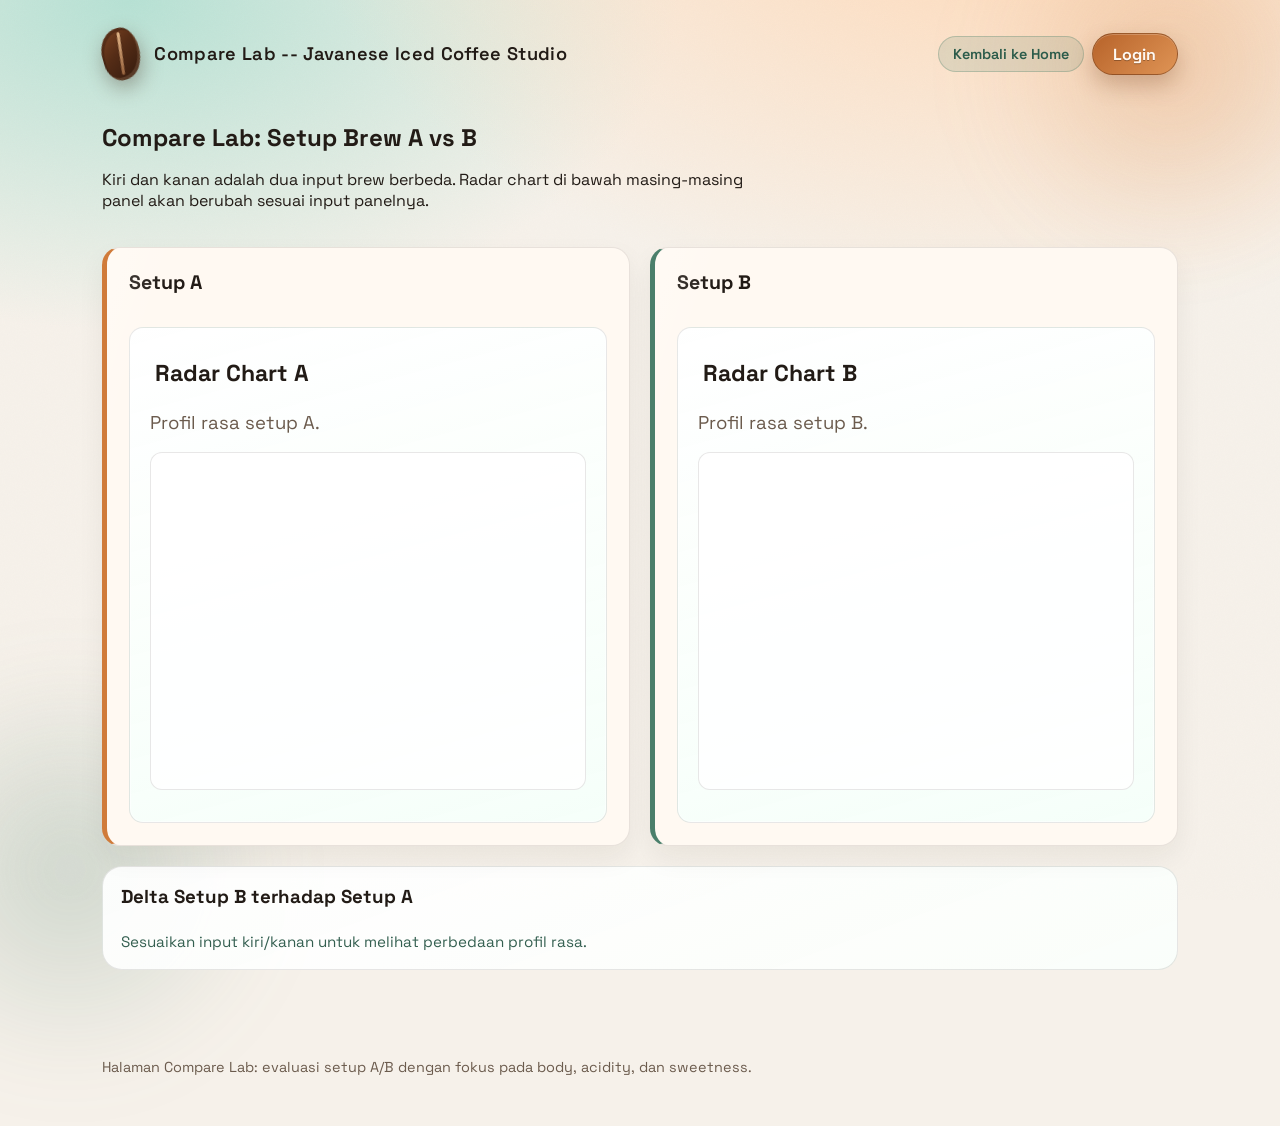
==== compare.html @ 3575d059 "Add files via upload" ====
<!DOCTYPE html>
<html lang="id">
<head>
  <meta charset="UTF-8" />
  <meta name="viewport" content="width=device-width, initial-scale=1" />
  <title>Compare Lab - Javanese Iced Coffee Studio</title>
  <link rel="icon" type="image/svg+xml" href="favicon.svg" />
  <link rel="shortcut icon" href="favicon.svg" />
  <link rel="preconnect" href="https://fonts.googleapis.com" />
  <link rel="preconnect" href="https://fonts.gstatic.com" crossorigin />
  <link href="https://fonts.googleapis.com/css2?family=Fraunces:opsz,wght@9..144,600;9..144,800&family=Space+Grotesk:wght@400;500;600&display=swap" rel="stylesheet" />
  <link rel="stylesheet" href="style/styles.css" />
  <link rel="stylesheet" href="style/compare-page.css" />
</head>
<body class="compare-page">
  <canvas class="spill-canvas" id="spillCanvas" aria-hidden="true"></canvas>
  <div class="noise" aria-hidden="true"></div>
  <header>
    <div class="logo">
      <div class="logo-mark" aria-hidden="true"></div>
      <div class="logo-title">Compare Lab -- Javanese Iced Coffee Studio</div>
    </div>
    <div class="header-actions">
      <a class="pill pill-link" href="index.html">Kembali ke Home</a>
      <a class="pill pill-link" id="homeLink" href="home.html" hidden>Home Akun</a>
      <a class="pill pill-link" id="dashboardLink" href="dashboard.html" hidden>Dashboard Resep</a>
      <button class="pill pill-link auth-btn" id="authTrigger" type="button">Login</button>
      <button class="pill pill-link auth-btn" id="logoutBtn" type="button" hidden>Logout</button>
    </div>
  </header>

  <section class="hero compare-lab-hero">
    <div class="compare-lab-shell">
      <div class="compare-lab-head">
        <h1>Compare Lab: Setup Brew A vs B</h1>
        <p>Kiri dan kanan adalah dua input brew berbeda. Radar chart di bawah masing-masing panel akan berubah sesuai input panelnya.</p>
      </div>

      <div class="compare-lab-grid">
        <article class="card compare-brew-card" data-side="A">
          <div class="compare-brew-head">
            <h2>Setup A</h2>
          </div>
          <div class="compare-brew-fields" id="brewFieldsA"></div>

          <section class="flavor-visual compare-flavor-visual" aria-live="polite">
            <div class="flavor-visual-head">
              <h3>Radar Chart A</h3>
              <p>Profil rasa setup A.</p>
            </div>
            <div class="flavor-visual-grid">
              <article class="flavor-chart-card">
                <canvas id="flavorRadarCanvasA" width="420" height="320" aria-label="Flavor radar chart setup A"></canvas>
              </article>
            </div>
            <div class="flavor-metric-grid" id="flavorMetricGridA"></div>
          </section>
        </article>

        <article class="card compare-brew-card" data-side="B">
          <div class="compare-brew-head">
            <h2>Setup B</h2>
          </div>
          <div class="compare-brew-fields" id="brewFieldsB"></div>

          <section class="flavor-visual compare-flavor-visual" aria-live="polite">
            <div class="flavor-visual-head">
              <h3>Radar Chart B</h3>
              <p>Profil rasa setup B.</p>
            </div>
            <div class="flavor-visual-grid">
              <article class="flavor-chart-card">
                <canvas id="flavorRadarCanvasB" width="420" height="320" aria-label="Flavor radar chart setup B"></canvas>
              </article>
            </div>
            <div class="flavor-metric-grid" id="flavorMetricGridB"></div>
          </section>
        </article>
      </div>

      <section class="compare-summary-card" aria-live="polite">
        <h3>Delta Setup B terhadap Setup A</h3>
        <div class="compare-summary-grid" id="compareSummaryGrid"></div>
        <p class="compare-summary-note" id="compareSummaryNote">Sesuaikan input kiri/kanan untuk melihat perbedaan profil rasa.</p>
      </section>
    </div>
  </section>

  <footer>
    Halaman Compare Lab: evaluasi setup A/B dengan fokus pada body, acidity, dan sweetness.
  </footer>

  <div class="auth-modal" id="authModal" hidden>
    <div class="auth-modal-card" role="dialog" aria-modal="true" aria-labelledby="authModalTitle">
      <div class="auth-modal-head">
        <h3 id="authModalTitle">Login Akun</h3>
        <button class="auth-modal-close" id="closeAuthModal" type="button" aria-label="Tutup popup">x</button>
      </div>

      <p class="auth-modal-subtitle" id="authModalSubtitle">Masuk atau buat akun untuk menyimpan resep personal kamu.</p>

      <div class="auth-view-switch" role="tablist" aria-label="Pilih form autentikasi">
        <button class="auth-switch-btn is-active" id="showLoginView" type="button" aria-pressed="true">Login</button>
        <button class="auth-switch-btn" id="showRegisterView" type="button" aria-pressed="false">Registrasi</button>
      </div>

      <form class="auth-view" id="loginView" novalidate>
        <div class="auth-form-grid">
          <div>
            <label for="authLoginEmail">Username / Email</label>
            <input id="authLoginEmail" type="text" placeholder="username atau email" autocomplete="username" />
          </div>
          <div>
            <label for="authLoginPassword">Password</label>
            <input id="authLoginPassword" type="password" placeholder="Masukkan password" autocomplete="current-password" />
          </div>
        </div>

        <button class="btn auth-submit" id="loginSubmit" type="submit">Login</button>
        <p class="auth-view-hint">Belum punya akun?
          <button class="auth-inline-link" id="switchToRegisterInline" type="button">Registrasi di sini</button>
        </p>
      </form>

      <form class="auth-view is-hidden" id="registerView" novalidate>
        <div class="auth-form-grid">
          <div>
            <label for="authRegisterUsername">Username</label>
            <input id="authRegisterUsername" type="text" placeholder="Masukkan username" autocomplete="username" />
          </div>
          <div>
            <label for="authRegisterEmail">Email</label>
            <input id="authRegisterEmail" type="email" placeholder="nama@email.com" autocomplete="email" />
          </div>
          <div>
            <label for="authRegisterPassword">Password</label>
            <input id="authRegisterPassword" type="password" placeholder="Minimal 6 karakter" autocomplete="new-password" />
          </div>
        </div>

        <button class="btn auth-submit" id="registerSubmit" type="submit">Registrasi</button>
        <p class="auth-view-hint">Sudah punya akun?
          <button class="auth-inline-link" id="switchToLoginInline" type="button">Kembali ke login</button>
        </p>
      </form>

      <p class="auth-message" id="authMessage" data-tone="info">Masukkan username/email dan password untuk mulai.</p>
    </div>
  </div>

  <script type="module" src="script/pages/compare-page.js"></script>
</body>
</html>
---- style/styles.css ----
:root {
  --bg: #f6f1ea;
  --ink: #221b16;
  --muted: #6b5b4d;
  --accent: #d07b3a;
  --accent-2: #4a7f6b;
  --card: #fff9f2;
  --shadow: 0 20px 60px rgba(34, 27, 22, 0.18);
  --radius: 18px;
  --ease-out: cubic-bezier(0.22, 1, 0.36, 1);
  --ease-bounce: cubic-bezier(0.16, 1, 0.3, 1);
}

* { box-sizing: border-box; }

[hidden] {
  display: none !important;
}

body {
  margin: 0;
  font-family: "Space Grotesk", system-ui, -apple-system, sans-serif;
  color: var(--ink);
  background: radial-gradient(1200px 700px at 80% -10%, #ffd9b7 0%, transparent 60%),
    radial-gradient(1000px 600px at 10% 0%, #b7e1d4 0%, transparent 55%),
    var(--bg);
  min-height: 100vh;
  position: relative;
  overflow-x: hidden;
}

body::before,
body::after {
  content: "";
  position: fixed;
  pointer-events: none;
  z-index: -1;
  filter: blur(40px);
}

body::before {
  width: 380px;
  height: 380px;
  top: -120px;
  right: -80px;
  background: radial-gradient(circle, rgba(208, 123, 58, 0.26) 0%, rgba(208, 123, 58, 0) 70%);
  animation: drift-one 14s ease-in-out infinite;
}

body::after {
  width: 420px;
  height: 420px;
  left: -140px;
  bottom: -180px;
  background: radial-gradient(circle, rgba(74, 127, 107, 0.24) 0%, rgba(74, 127, 107, 0) 70%);
  animation: drift-two 16s ease-in-out infinite;
}

.noise {
  position: fixed;
  inset: 0;
  pointer-events: none;
  opacity: 0.06;
  mix-blend-mode: multiply;
  background-image: url("data:image/svg+xml;utf8,<svg xmlns='http://www.w3.org/2000/svg' width='160' height='160' viewBox='0 0 160 160'><filter id='n'><feTurbulence type='fractalNoise' baseFrequency='0.9' numOctaves='2' stitchTiles='stitch'/></filter><rect width='160' height='160' filter='url(%23n)' opacity='0.4'/></svg>");
  z-index: 1;
}

.spill-canvas {
  position: fixed;
  inset: 0;
  width: 100%;
  height: 100%;
  pointer-events: none;
  z-index: 0;
  opacity: 0.72;
  mix-blend-mode: multiply;
  filter: saturate(1.1) contrast(1.05);
}

header {
  display: flex;
  align-items: center;
  justify-content: space-between;
  padding: 28px 8vw 10px;
  animation: fade-up 0.75s var(--ease-out) both;
}

.logo {
  display: flex;
  align-items: center;
  gap: 14px;
  font-weight: 600;
  letter-spacing: 0.02em;
}

.logo-title {
  font-size: clamp(0.38rem, 1vw + 0.34rem, 2rem);
  line-height: 1.22;
}

.logo-mark {
  width: 38px;
  height: 52px;
  flex: 0 0 38px;
  position: relative;
  transform: rotate(-16deg);
  filter: drop-shadow(0 8px 10px rgba(56, 30, 14, 0.34));
  animation: logo-glow 3.2s ease-in-out infinite;
}

.logo-mark::before {
  content: "";
  position: absolute;
  inset: 0;
  border-radius: 58% 42% 55% 45% / 52% 48% 58% 42%;
  background: linear-gradient(145deg, #7f4422 0%, #542c16 45%, #31190d 100%);
  box-shadow: inset -2px -3px 0 rgba(255, 213, 170, 0.15), inset 2px 3px 0 rgba(20, 10, 4, 0.26);
}

.logo-mark::after {
  content: "";
  position: absolute;
  left: 50%;
  top: 8%;
  width: 3px;
  height: 82%;
  border-radius: 999px;
  transform: translateX(-50%) rotate(8deg);
  background: linear-gradient(180deg, rgba(240, 197, 149, 0.9) 0%, rgba(175, 117, 74, 0.78) 100%);
  box-shadow: 0 0 0 1px rgba(58, 31, 16, 0.2);
}

.hero {
  display: grid;
  grid-template-columns: minmax(0, 1.05fr) minmax(0, 0.95fr);
  grid-template-areas:
    "intro intro"
    "card aside";
  gap: 32px;
  padding: 12px 8vw 60px;
  align-items: start;
}

.hero-intro {
  grid-area: intro;
  max-width: 64ch;
  animation: fade-up 0.85s 0.08s var(--ease-out) both;
}

.hero-card {
  grid-area: card;
}

.hero-intro h1 {
  font-family: "Fraunces", serif;
  font-size: clamp(2.4rem, 2.6vw + 1.4rem, 4rem);
  margin: 0 0 12px;
}

.hero-intro p {
  margin: 0 0 22px;
  color: var(--muted);
  font-size: 1.05rem;
  max-width: 45ch;
}

.pill {
  display: inline-flex;
  gap: 10px;
  align-items: center;
  background: #fff2e5;
  color: #8f4a21;
  padding: 8px 14px;
  border-radius: 999px;
  font-size: 0.9rem;
  font-weight: 600;
  animation: fade-up 0.9s 0.14s var(--ease-out) both;
}

.header-actions {
  display: inline-flex;
  align-items: center;
  gap: 10px;
  flex-wrap: wrap;
  justify-content: flex-end;
}

.pill-link {
  text-decoration: none;
  border: 1px solid rgba(34, 27, 22, 0.2);
  transition: transform 0.2s ease, box-shadow 0.2s ease, background-color 0.2s ease;
}

.auth-btn {
  font: inherit;
  cursor: pointer;
  font-weight: 700;
  letter-spacing: 0.01em;
  min-height: 42px;
  padding: 8px 20px;
  border-radius: 999px;
}

.mobile-header-toggle {
  display: none;
  min-width: 48px;
  justify-content: center;
  align-items: center;
  padding: 8px 12px;
}

.mobile-header-toggle-bar {
  position: relative;
  display: block;
  width: 18px;
  height: 2px;
  border-radius: 999px;
  background: currentColor;
}

.mobile-header-toggle-bar::before,
.mobile-header-toggle-bar::after {
  content: "";
  position: absolute;
  left: 0;
  width: 18px;
  height: 2px;
  border-radius: 999px;
  background: currentColor;
}

.mobile-header-toggle-bar::before {
  top: -6px;
}

.mobile-header-toggle-bar::after {
  top: 6px;
}

#authTrigger.auth-btn {
  color: #fff8f1;
  background: linear-gradient(135deg, #b7632a 0%, #df9455 100%);
  border-color: rgba(118, 62, 26, 0.58);
  text-shadow: 0 1px 0 rgba(35, 20, 10, 0.32);
  box-shadow: 0 10px 22px rgba(118, 62, 26, 0.3), inset 0 1px 0 rgba(255, 255, 255, 0.2);
}

#authTrigger.auth-btn:hover {
  filter: brightness(1.05);
}

#logoutBtn.auth-btn {
  color: #1f4f3e;
  background: linear-gradient(135deg, #e1f1e9 0%, #c5e3d4 100%);
  border-color: rgba(74, 127, 107, 0.44);
  box-shadow: 0 10px 20px rgba(74, 127, 107, 0.2), inset 0 1px 0 rgba(255, 255, 255, 0.5);
}

#logoutBtn.auth-btn:hover {
  filter: brightness(1.03);
}

.auth-btn:focus-visible {
  outline: 3px solid rgba(74, 127, 107, 0.28);
  outline-offset: 2px;
}

.pill-link:hover {
  transform: translateY(-1px);
  box-shadow: 0 8px 16px rgba(34, 27, 22, 0.12);
}

.card {
  background: var(--card);
  border-radius: var(--radius);
  padding: 28px;
  box-shadow: var(--shadow);
  border: 1px solid rgba(34, 27, 22, 0.08);
  position: relative;
  overflow: hidden;
  transition: transform 0.35s var(--ease-out), box-shadow 0.35s var(--ease-out);
}

.card::before {
  content: "";
  position: absolute;
  top: 0;
  left: -35%;
  width: 30%;
  height: 100%;
  background: linear-gradient(90deg, rgba(255, 255, 255, 0), rgba(255, 255, 255, 0.24), rgba(255, 255, 255, 0));
  transform: skewX(-18deg);
  pointer-events: none;
  animation: card-sheen 8s linear infinite;
}

.card:hover {
  transform: translateY(-4px);
  box-shadow: 0 24px 64px rgba(34, 27, 22, 0.22);
}

.grid {
  display: grid;
  gap: 16px;
}

.grid.two {
  grid-template-columns: repeat(auto-fit, minmax(200px, 1fr));
}

.base-grid {
  margin-bottom: 12px;
}

.setup-hint {
  margin: 8px 0 0;
  padding: 12px 14px;
  border-radius: 12px;
  border: 1px dashed rgba(34, 27, 22, 0.2);
  color: var(--muted);
  background: rgba(255, 255, 255, 0.62);
  font-size: 0.95rem;
}

.setup-hint.is-hidden {
  display: none;
}

.advanced-options {
  margin-top: 12px;
  animation: fade-up 0.45s var(--ease-out) both;
}

.advanced-options.is-hidden {
  display: none;
}

.advanced-grid {
  margin-bottom: 8px;
}

.action-row {
  margin-top: 18px;
  display: flex;
  gap: 12px;
  flex-wrap: wrap;
  align-items: center;
}

.cup-fill-indicator {
  display: inline-flex;
  align-items: center;
  gap: 10px;
  min-height: 52px;
  padding: 8px 12px;
  border-radius: 14px;
  border: 1px solid rgba(34, 27, 22, 0.14);
  background: rgba(255, 255, 255, 0.78);
}

.cup-fill-visual {
  width: 34px;
  height: 40px;
  border-radius: 0 0 11px 11px;
  border: 2px solid rgba(34, 27, 22, 0.46);
  border-top-width: 3px;
  position: relative;
  overflow: hidden;
  background: rgba(255, 255, 255, 0.82);
}

.cup-fill-visual::after {
  content: "";
  position: absolute;
  right: -9px;
  top: 9px;
  width: 8px;
  height: 15px;
  border: 2px solid rgba(34, 27, 22, 0.38);
  border-left: none;
  border-radius: 0 8px 8px 0;
}

.cup-fill-liquid {
  position: absolute;
  inset: auto 0 0;
  height: 8%;
  background: linear-gradient(180deg, #c27944 0%, #8f4f2f 100%);
  transform-origin: bottom;
}

.cup-fill-text {
  font-size: 0.84rem;
  font-weight: 600;
  color: #6a584a;
}

.cup-fill-indicator.is-filling .cup-fill-liquid {
  animation: cup-fill-rise 0.9s var(--ease-out) both;
}

.cup-fill-indicator.is-filling .cup-fill-visual {
  animation: cup-bounce 0.9s var(--ease-bounce);
}

.cup-fill-indicator.is-ready .cup-fill-text {
  color: #2d5a4b;
}

#toolFields > div {
  opacity: 1;
}

#toolFields.is-switching > div {
  animation: field-in 0.45s var(--ease-out) both;
  animation-delay: calc(var(--field-index, 0) * 45ms);
}

.blend-controls {
  display: none;
  padding: 14px;
  border: 1px solid rgba(34, 27, 22, 0.15);
  border-radius: 14px;
  background: linear-gradient(170deg, rgba(255, 255, 255, 0.9) 0%, rgba(255, 246, 235, 0.82) 100%);
  box-shadow: inset 0 0 0 1px rgba(255, 255, 255, 0.36);
}

.blend-controls.active {
  display: block;
}

.blend-controls-head {
  display: flex;
  align-items: center;
  justify-content: space-between;
  gap: 10px;
  margin-bottom: 10px;
}

.blend-controls-head > label {
  margin: 0;
  font-weight: 600;
  color: #5f4d40;
}

.blend-lock {
  display: inline-flex;
  align-items: center;
  padding: 4px 10px;
  border-radius: 999px;
  border: 1px solid rgba(74, 127, 107, 0.3);
  background: rgba(74, 127, 107, 0.12);
  color: #345d4f;
  font-size: 0.77rem;
  letter-spacing: 0.04em;
  text-transform: uppercase;
  font-weight: 700;
}

.custom-controls {
  display: none;
}

.custom-controls.active {
  display: block;
}

.stat.hidden {
  display: none;
}

.blend-grid {
  display: grid;
  grid-template-columns: repeat(2, minmax(0, 1fr));
  gap: 12px;
}

.blend-field {
  background: rgba(255, 255, 255, 0.84);
  border: 1px solid rgba(34, 27, 22, 0.12);
  border-radius: 14px;
  padding: 10px;
}

.blend-field label {
  margin-bottom: 6px;
  font-size: 0.78rem;
  text-transform: uppercase;
  letter-spacing: 0.06em;
  color: rgba(34, 27, 22, 0.68);
}

.blend-field input {
  text-align: center;
  font-size: 1.62rem;
  font-weight: 700;
  padding: 12px 14px;
  letter-spacing: 0.01em;
}

.blend-total-note {
  margin: 12px 0 0;
  color: #5d4e43;
  font-size: 0.84rem;
  line-height: 1.4;
  padding: 9px 11px;
  border-radius: 10px;
  border: 1px dashed rgba(34, 27, 22, 0.18);
  background: rgba(255, 255, 255, 0.66);
}

label {
  display: block;
  font-size: 0.9rem;
  margin-bottom: 6px;
  color: var(--muted);
}

select, input {
  width: 100%;
  padding: 12px 14px;
  border-radius: 12px;
  border: 1px solid rgba(34, 27, 22, 0.15);
  background: #fff;
  font-size: 1rem;
  font-family: inherit;
  transition: border-color 0.2s ease, box-shadow 0.2s ease, transform 0.2s ease, background-color 0.2s ease;
}

select:hover, input:hover {
  border-color: rgba(34, 27, 22, 0.28);
}

select:focus, input:focus {
  outline: none;
  border-color: rgba(74, 127, 107, 0.9);
  box-shadow: 0 0 0 4px rgba(74, 127, 107, 0.15);
  transform: translateY(-1px);
}

select {
  padding-right: 52px;
  appearance: none;
  -webkit-appearance: none;
  -moz-appearance: none;
  background-image: url("data:image/svg+xml,%3Csvg xmlns='http://www.w3.org/2000/svg' viewBox='0 0 20 20' fill='none'%3E%3Cpath d='M5 7l5 6 5-6' stroke='%23221b16' stroke-width='2' stroke-linecap='round' stroke-linejoin='round'/%3E%3C/svg%3E");
  background-repeat: no-repeat;
  background-position: right 18px center;
  background-size: 14px;
}

select::-ms-expand {
  display: none;
}

.btn {
  background: linear-gradient(135deg, var(--accent), #ffb66c);
  color: #24160e;
  font-weight: 600;
  border: none;
  padding: 14px 20px;
  border-radius: 14px;
  cursor: pointer;
  transition: transform 0.2s ease, box-shadow 0.2s ease, filter 0.2s ease;
  box-shadow: 0 12px 28px rgba(208, 123, 58, 0.35);
  position: relative;
  overflow: hidden;
  isolation: isolate;
}

.btn-secondary {
  background: linear-gradient(135deg, #f0f5ec, #dce8de);
  color: #203429;
  box-shadow: 0 10px 22px rgba(74, 127, 107, 0.2);
}

.save-status {
  margin: 0;
  font-size: 0.84rem;
  color: #5f4f43;
  line-height: 1.35;
}

.save-status[data-tone="success"] {
  color: #2f6552;
}

.save-status[data-tone="warning"] {
  color: #8f5f1f;
}

.save-status[data-tone="error"] {
  color: #8e2a2a;
}

.btn::before {
  content: "";
  position: absolute;
  inset: -2px 120% -2px -18%;
  background: linear-gradient(105deg, rgba(255, 255, 255, 0), rgba(255, 255, 255, 0.44), rgba(255, 255, 255, 0));
  transform: skewX(-20deg);
  transition: transform 0.65s ease;
  pointer-events: none;
}

.btn:hover {
  transform: translateY(-2px);
  filter: saturate(1.06);
}

.btn:hover::before {
  transform: translateX(-220%) skewX(-20deg);
}

.btn.btn-pulse {
  animation: button-pulse 0.4s var(--ease-bounce);
}

.recipe {
  display: grid;
  gap: 14px;
  margin-top: 16px;
  perspective: 800px;
}

.flavor-visual {
  margin-top: 16px;
  padding: 20px;
  border-radius: 14px;
  border: 1px solid rgba(34, 27, 22, 0.1);
  background: linear-gradient(165deg, rgba(255, 255, 255, 0.95) 0%, rgba(244, 255, 250, 0.88) 100%);
  box-shadow: inset 0 0 0 1px rgba(255, 255, 255, 0.5);
}

.flavor-visual.is-hidden {
  display: none;
}

.flavor-visual-head h3 {
  margin-left: 5px;
  margin-top: 10px;
  font-size: 1.44rem;
}

.flavor-visual-head p {
  margin-top: 0px;
  color: var(--muted);
  font-size: 1.16rem;
}

.flavor-visual-grid {
  margin-top: 12px;
  display: grid;
  grid-template-columns: 1fr;
  gap: 10px;
}

.flavor-chart-card {
  border-radius: 12px;
  border: 1px solid rgba(34, 27, 22, 0.1);
  background: rgba(255, 255, 255, 0.82);
  padding: 10px;
  max-width: 550px;
  width: 100%;
  margin: 0 auto;
}

.flavor-chart-card h4 {
  margin: 0 0 8px;
  font-size: 1.2rem;
}

.flavor-chart-card canvas {
  width: 100%;
  height: auto;
  display: block;
}

.flavor-metric-grid {
  margin-top: 12px;
  display: grid;
  grid-template-columns: repeat(2, minmax(0, 1fr));
  gap: 8px;
}

.flavor-metric-item {
  border-radius: 10px;
  border: 1px solid rgba(34, 27, 22, 0.1);
  background: rgba(255, 255, 255, 0.86);
  padding: 8px;
}

.flavor-metric-top {
  display: flex;
  justify-content: space-between;
  align-items: center;
  margin-bottom: 6px;
  font-size: 0.82rem;
}

.flavor-metric-top strong {
  font-size: 0.88rem;
}

.flavor-metric-track {
  height: 8px;
  border-radius: 999px;
  overflow: hidden;
  background: rgba(34, 27, 22, 0.1);
}

.flavor-metric-track span {
  display: block;
  height: 100%;
  border-radius: inherit;
  transition: width 0.22s ease;
}

.tuning-assistant {
  margin-top: 14px;
  padding: 14px;
  border-radius: 14px;
  border: 1px solid rgba(34, 27, 22, 0.1);
  background: linear-gradient(165deg, rgba(255, 255, 255, 0.96) 0%, rgba(255, 247, 235, 0.9) 100%);
  box-shadow: inset 0 0 0 1px rgba(255, 255, 255, 0.5);
}

.tuning-assistant.is-hidden {
  display: none;
}

.tuning-head h3 {
  margin: 0;
  font-size: 1.03rem;
}

.tuning-head p {
  margin: 5px 0 0;
  color: var(--muted);
  font-size: 0.86rem;
}

.tuning-controls {
  margin-top: 12px;
  display: grid;
  grid-template-columns: minmax(0, 1fr) auto;
  gap: 10px;
  align-items: end;
}

.tuning-btn {
  padding: 12px 14px;
  font-size: 0.86rem;
  white-space: nowrap;
}

.tuning-summary {
  margin-top: 11px;
  padding: 9px 10px;
  border-radius: 10px;
  border: 1px solid rgba(34, 27, 22, 0.12);
  background: rgba(255, 255, 255, 0.82);
  color: #5e4f44;
  font-size: 0.87rem;
}

.tuning-list {
  margin: 10px 0 0;
  padding-left: 18px;
  display: grid;
  gap: 7px;
}

.tuning-list li {
  color: #4f4237;
  font-size: 0.88rem;
  line-height: 1.4;
}

.brew-timer-panel {
  border-radius: 14px;
  border: 1px solid rgba(34, 27, 22, 0.12);
  background: linear-gradient(160deg, rgba(255, 255, 255, 0.96) 0%, rgba(245, 255, 251, 0.9) 100%);
  padding: 12px 13px;
  box-shadow: inset 0 0 0 1px rgba(255, 255, 255, 0.52);
}

.brew-timer-head {
  display: flex;
  justify-content: space-between;
  align-items: center;
  gap: 12px;
}

.brew-timer-head h4 {
  margin: 0;
  font-size: 0.98rem;
}

.brew-timer-head p {
  margin: 4px 0 0;
  color: var(--muted);
  font-size: 0.84rem;
}

.brew-timer-ring {
  --brew-progress: 0deg;
  width: 56px;
  height: 56px;
  border-radius: 999px;
  display: grid;
  place-items: center;
  background: conic-gradient(var(--accent-2) 0deg, var(--accent-2) var(--brew-progress), rgba(34, 27, 22, 0.12) var(--brew-progress), rgba(34, 27, 22, 0.12) 360deg);
  position: relative;
}

.brew-timer-ring::before {
  content: "";
  position: absolute;
  inset: 6px;
  border-radius: 999px;
  background: #fff;
}

.brew-timer-ring span {
  position: relative;
  z-index: 1;
  font-size: 0.76rem;
  font-weight: 700;
  color: #34584b;
}

.brew-timer-bar {
  margin-top: 10px;
  height: 8px;
  border-radius: 999px;
  overflow: hidden;
  background: rgba(34, 27, 22, 0.1);
}

.brew-timer-bar span {
  display: block;
  width: 0;
  height: 100%;
  border-radius: inherit;
  background: linear-gradient(90deg, #d07b3a 0%, #4a7f6b 100%);
  transition: width 0.25s ease;
}

.brew-stage-toast {
  opacity: 0;
  transform: translateY(5px);
  pointer-events: none;
  justify-self: start;
  margin-top: -2px;
  padding: 6px 10px;
  border-radius: 999px;
  border: 1px solid rgba(74, 127, 107, 0.32);
  background: rgba(74, 127, 107, 0.13);
  color: #2c5b4b;
  font-size: 0.76rem;
  font-weight: 700;
  letter-spacing: 0.01em;
  transition: opacity 0.22s ease, transform 0.22s ease;
}

.brew-stage-toast.is-visible {
  opacity: 1;
  transform: translateY(0);
}

.step {
  background: #fff;
  border-radius: 14px;
  padding: 14px 16px;
  border: 1px solid rgba(34, 27, 22, 0.08);
  position: relative;
  overflow: hidden;
  opacity: 0;
  transform: translateY(14px) scale(0.985);
  animation: step-in 0.55s var(--ease-bounce) both;
  animation-delay: calc(var(--step-index, 0) * 80ms);
  transition: transform 0.22s ease, border-color 0.22s ease, box-shadow 0.22s ease;
}

.step-head {
  display: flex;
  justify-content: space-between;
  align-items: flex-start;
  gap: 10px;
}

.step-head h4 {
  margin: 0;
}

.step-timer-controls {
  display: inline-flex;
  align-items: center;
  gap: 6px;
  margin-left: auto;
}

.step-duration,
.step-timer-display,
.step-timer-passive {
  display: inline-flex;
  align-items: center;
  justify-content: center;
  min-width: 58px;
  padding: 4px 8px;
  border-radius: 999px;
  font-size: 0.73rem;
  font-weight: 700;
  letter-spacing: 0.01em;
}

.step-duration {
  color: #5d4d40;
  background: rgba(34, 27, 22, 0.08);
}

.step-timer-display {
  color: #2f5f4f;
  background: rgba(74, 127, 107, 0.14);
}

.step-timer-passive {
  color: #6d5d50;
  background: rgba(34, 27, 22, 0.08);
}

.step-start-btn {
  border: 1px solid rgba(74, 127, 107, 0.32);
  background: rgba(74, 127, 107, 0.13);
  color: #2d5548;
  border-radius: 999px;
  padding: 4px 10px;
  font: inherit;
  font-size: 0.75rem;
  font-weight: 700;
  cursor: pointer;
  transition: transform 0.18s ease, background-color 0.18s ease;
}

.step-start-btn:hover {
  transform: translateY(-1px);
  background: rgba(74, 127, 107, 0.2);
}

.step-start-btn[data-state="running"] {
  border-color: rgba(208, 123, 58, 0.4);
  background: rgba(208, 123, 58, 0.18);
  color: #7c461f;
}

.step-start-btn[data-state="done"] {
  border-color: rgba(34, 27, 22, 0.24);
  background: rgba(34, 27, 22, 0.09);
  color: #4f4238;
}

.step.is-active {
  border-color: rgba(74, 127, 107, 0.38);
  box-shadow: 0 12px 24px rgba(74, 127, 107, 0.16);
}

.step.is-complete {
  border-color: rgba(74, 127, 107, 0.24);
  background: linear-gradient(165deg, rgba(255, 255, 255, 0.98) 0%, rgba(241, 255, 249, 0.94) 100%);
}

.step.is-next {
  border-color: rgba(208, 123, 58, 0.25);
}

.step::before {
  content: "";
  position: absolute;
  left: 0;
  top: 0;
  bottom: 0;
  width: 4px;
  background: linear-gradient(180deg, var(--accent), var(--accent-2));
  transform: scaleY(0);
  transform-origin: top;
  animation: line-grow 0.42s var(--ease-out) both;
  animation-delay: calc(var(--step-index, 0) * 80ms + 120ms);
}

.step:hover {
  transform: translateY(-2px);
  border-color: rgba(34, 27, 22, 0.16);
  box-shadow: 0 10px 20px rgba(34, 27, 22, 0.08);
}

.step h4 {
  margin: 0;
  font-size: 1rem;
}

.step p {
  margin: 8px 0 0;
  color: var(--muted);
  font-size: 0.95rem;
}

.aside {
  grid-area: aside;
  background: linear-gradient(160deg, #fff1e3 0%, #f3fff9 100%);
  border-radius: var(--radius);
  padding: 26px;
  border: 1px solid rgba(34, 27, 22, 0.08);
  box-shadow: var(--shadow);
  align-self: start;
  animation: fade-up 0.85s 0.2s var(--ease-out) both, aside-float 7s ease-in-out 1s infinite;
}

.aside-title {
  margin: 0;
  font-family: "Fraunces", serif;
}

.aside-tip {
  margin-top: 18px;
  color: var(--muted);
}

.aside p {
  margin-top: 28px;
}

.stat {
  display: flex;
  align-items: center;
  justify-content: space-between;
  padding: 10px 0;
  border-bottom: 1px dashed rgba(34, 27, 22, 0.2);
  font-size: 0.95rem;
  transition: border-color 0.25s ease, transform 0.25s ease;
}

.stat.updated {
  border-bottom-color: rgba(208, 123, 58, 0.45);
}

.stat.updated .tag {
  animation: tag-pop 0.45s var(--ease-bounce);
}

.stat:last-child { border-bottom: none; }

.tag {
  background: #fff;
  border-radius: 999px;
  padding: 4px 10px;
  font-weight: 600;
}

body.modal-open {
  overflow: hidden;
}

.auth-modal {
  position: fixed;
  inset: 0;
  z-index: 60;
  display: grid;
  place-items: center;
  background: radial-gradient(circle at 12% 12%, rgba(255, 232, 201, 0.18) 0%, rgba(255, 232, 201, 0) 42%),
    radial-gradient(circle at 88% 88%, rgba(74, 127, 107, 0.16) 0%, rgba(74, 127, 107, 0) 48%),
    rgba(19, 14, 11, 0.52);
  backdrop-filter: blur(4px);
  padding: clamp(16px, 4vw, 28px);
}

.auth-modal[hidden] {
  display: none !important;
}

.auth-modal-card {
  width: min(500px, 100%);
  border-radius: 24px;
  background: linear-gradient(160deg, rgba(255, 255, 255, 0.98) 0%, rgba(255, 251, 245, 0.96) 100%);
  border: 1px solid rgba(34, 27, 22, 0.14);
  box-shadow: 0 30px 70px rgba(20, 14, 10, 0.34);
  padding: clamp(16px, 2.2vw, 24px);
  position: relative;
  overflow: hidden;
  animation: auth-modal-pop 0.24s var(--ease-bounce) both;
}

.auth-modal-card::before {
  content: "";
  position: absolute;
  inset: 0 auto auto 0;
  width: 100%;
  height: 5px;
  background: linear-gradient(90deg, #d07b3a 0%, #f0b06c 50%, #4a7f6b 100%);
}

.auth-modal-head {
  display: flex;
  align-items: center;
  justify-content: space-between;
  gap: 10px;
}

.auth-modal-head h3 {
  margin: 0;
  font-family: "Fraunces", serif;
  font-size: clamp(1.5rem, 1.7vw + 0.95rem, 2.05rem);
  letter-spacing: 0.01em;
}

.auth-modal-close {
  border: 1px solid rgba(34, 27, 22, 0.14);
  background: rgba(255, 255, 255, 0.9);
  border-radius: 999px;
  width: 42px;
  height: 42px;
  font: inherit;
  font-size: 1.2rem;
  line-height: 1;
  cursor: pointer;
  transition: transform 0.2s ease, background-color 0.2s ease;
}

.auth-modal-close:hover {
  transform: translateY(-1px);
  background: #fff;
}

.auth-modal-subtitle {
  margin: 10px 0 16px;
  color: var(--muted);
  font-size: 1.02rem;
  line-height: 1.45;
}

.auth-view-switch {
  display: flex;
  gap: 10px;
  margin-bottom: 14px;
  padding: 6px;
  border-radius: 16px;
  background: rgba(34, 27, 22, 0.06);
  border: 1px solid rgba(34, 27, 22, 0.08);
}

.auth-switch-btn {
  flex: 1;
  min-height: 42px;
  border: 1px solid transparent;
  border-radius: 12px;
  background: transparent;
  color: #5f4f43;
  font: inherit;
  font-weight: 700;
  cursor: pointer;
  transition: background-color 0.2s ease, color 0.2s ease, transform 0.2s ease;
}

.auth-switch-btn.is-active {
  background: linear-gradient(135deg, #e98a43 0%, #f1a861 100%);
  color: #2d1a0d;
  box-shadow: 0 10px 20px rgba(183, 95, 35, 0.2);
}

.auth-view {
  display: grid;
  gap: 12px;
}

.auth-view.is-hidden {
  display: none;
}

.auth-form-grid {
  display: grid;
  gap: 12px;
}

.auth-form-grid label {
  font-size: 0.85rem;
  font-weight: 700;
  letter-spacing: 0.03em;
  text-transform: uppercase;
  color: #6a584a;
}

.auth-form-grid input {
  border-radius: 14px;
  border: 1px solid rgba(34, 27, 22, 0.16);
  background: linear-gradient(180deg, rgba(255, 255, 255, 0.98) 0%, rgba(251, 247, 242, 0.96) 100%);
  box-shadow: inset 0 1px 1px rgba(255, 255, 255, 0.7);
}

.auth-form-grid input::placeholder {
  color: #8f8173;
}

.auth-submit {
  width: 100%;
  margin-top: 12px;
  min-height: 54px;
  border-radius: 16px;
  font-size: 1.03rem;
}

.auth-submit.btn-secondary {
  background: linear-gradient(135deg, #ebf2ea 0%, #d6e6dc 100%);
  color: #1f3d32;
  box-shadow: 0 10px 22px rgba(74, 127, 107, 0.18);
}

.auth-message {
  margin: 12px 0 0;
  font-size: 0.9rem;
  color: #5f4f43;
  border-radius: 12px;
  border: 1px solid rgba(34, 27, 22, 0.12);
  background: rgba(255, 255, 255, 0.72);
  padding: 9px 11px;
}

.auth-message[data-tone="success"] {
  color: #2d5f4f;
  border-color: rgba(45, 95, 79, 0.3);
  background: rgba(214, 242, 229, 0.58);
}

.auth-message[data-tone="warning"] {
  color: #8d5a22;
  border-color: rgba(141, 90, 34, 0.28);
  background: rgba(255, 237, 205, 0.68);
}

.auth-message[data-tone="error"] {
  color: #8e2a2a;
  border-color: rgba(142, 42, 42, 0.28);
  background: rgba(255, 220, 220, 0.56);
}

.auth-view-hint {
  margin: 0;
  color: #5f4f43;
  font-size: 0.88rem;
  line-height: 1.4;
}

.auth-inline-link {
  border: none;
  background: transparent;
  color: #2f6552;
  font: inherit;
  font-weight: 700;
  padding: 0;
  cursor: pointer;
  text-decoration: underline;
  text-underline-offset: 2px;
}

footer {
  padding: 28px 8vw 50px;
  color: var(--muted);
  font-size: 0.9rem;
  animation: fade-up 0.85s 0.28s var(--ease-out) both;
}

header,
.hero,
footer {
  position: relative;
  z-index: 2;
}

@keyframes drift-one {
  0%, 100% { transform: translate3d(0, 0, 0) scale(1); }
  50% { transform: translate3d(-26px, 30px, 0) scale(1.08); }
}

@keyframes drift-two {
  0%, 100% { transform: translate3d(0, 0, 0) scale(1); }
  50% { transform: translate3d(26px, -22px, 0) scale(1.06); }
}

@keyframes fade-up {
  from {
    opacity: 0;
    transform: translateY(18px);
  }
  to {
    opacity: 1;
    transform: translateY(0);
  }
}

@keyframes logo-glow {
  0%, 100% { transform: rotate(-16deg) scale(1); filter: drop-shadow(0 8px 10px rgba(56, 30, 14, 0.34)) saturate(1); }
  50% { transform: rotate(-16deg) scale(1.06); filter: drop-shadow(0 12px 16px rgba(56, 30, 14, 0.42)) saturate(1.12); }
}

@keyframes card-sheen {
  0% { transform: translateX(0) skewX(-18deg); opacity: 0; }
  8% { opacity: 1; }
  24% { transform: translateX(430%) skewX(-18deg); opacity: 0; }
  100% { transform: translateX(430%) skewX(-18deg); opacity: 0; }
}

@keyframes field-in {
  from {
    opacity: 0;
    transform: translateY(10px);
  }
  to {
    opacity: 1;
    transform: translateY(0);
  }
}

@keyframes step-in {
  from {
    opacity: 0;
    transform: translateY(14px) scale(0.985);
  }
  to {
    opacity: 1;
    transform: translateY(0) scale(1);
  }
}

@keyframes line-grow {
  from { transform: scaleY(0); }
  to { transform: scaleY(1); }
}

@keyframes aside-float {
  0%, 100% { transform: translateY(0); }
  50% { transform: translateY(-6px); }
}

@keyframes button-pulse {
  0% { transform: scale(1); }
  45% { transform: scale(0.97); }
  100% { transform: scale(1); }
}

@keyframes tag-pop {
  0% { transform: scale(1); }
  40% { transform: scale(1.1); }
  100% { transform: scale(1); }
}

@keyframes cup-fill-rise {
  0% { height: 8%; }
  55% { height: 78%; }
  100% { height: 72%; }
}

@keyframes cup-bounce {
  0% { transform: translateY(0); }
  35% { transform: translateY(-2px); }
  100% { transform: translateY(0); }
}

@keyframes auth-modal-pop {
  from {
    opacity: 0;
    transform: translateY(8px) scale(0.98);
  }
  to {
    opacity: 1;
    transform: translateY(0) scale(1);
  }
}

@media (prefers-reduced-motion: reduce) {
  *, *::before, *::after {
    animation-duration: 0.01ms !important;
    animation-iteration-count: 1 !important;
    transition-duration: 0.01ms !important;
  }

  .spill-canvas {
    opacity: 0.24;
    filter: none;
  }
}

@media (max-width: 900px) {
  .hero {
    grid-template-columns: 1fr;
    grid-template-areas:
      "intro"
      "card"
      "aside";
  }

  header {
    flex-direction: column;
    align-items: flex-start;
    gap: 10px;
    padding-top: 20px;
    padding-bottom: 8px;
  }

  .logo {
    width: auto;
    justify-content: flex-start;
    text-align: left;
    gap: 10px;
  }

  .logo-title {
    max-width: 32ch;
    font-size: clamp(0.9rem, 1.1vw + 0.72rem, 1.34rem);
    line-height: 1.25;
  }

  .header-actions {
    width: 100%;
    justify-content: flex-start;
    flex-wrap: wrap;
    gap: 8px;
    padding: 2px 0 6px;
  }

  .header-actions .pill-link,
  .header-actions .auth-btn {
    flex: 0 0 auto;
    white-space: nowrap;
    min-height: 40px;
    padding: 8px 14px;
  }

  .header-actions.has-mobile-menu .mobile-header-toggle {
    display: inline-flex;
    grid-column: 1;
    justify-self: start;
  }

  .header-actions.has-mobile-menu {
    display: grid;
    grid-template-columns: auto 1fr auto;
    align-items: center;
    width: min(100%, 560px);
    column-gap: 10px;
    row-gap: 8px;
    padding: 4px;
    border-radius: 16px;
    background: rgba(255, 255, 255, 0.28);
    border: 1px solid rgba(34, 27, 22, 0.12);
    backdrop-filter: blur(4px);
  }

  .header-actions.has-mobile-menu > :not(.mobile-header-toggle):not(#authTrigger):not(#logoutBtn) {
    display: none;
  }

  .header-actions.has-mobile-menu #authTrigger,
  .header-actions.has-mobile-menu #logoutBtn {
    grid-column: 3;
    justify-self: end;
    margin-left: 0;
  }

  .header-actions.has-mobile-menu.is-mobile-open > :not(#authTrigger):not(#logoutBtn):not(.mobile-header-toggle) {
    display: inline-flex;
    grid-column: 1 / -1;
    justify-self: stretch;
    justify-content: flex-start;
    min-height: 40px;
    padding: 8px 12px;
    border-radius: 12px;
    border-color: rgba(34, 27, 22, 0.14);
    background: rgba(255, 255, 255, 0.9);
  }
}

@media (max-width: 620px) {
  header {
    padding-left: 5vw;
    padding-right: 5vw;
  }

  .logo-mark {
    width: 32px;
    height: 44px;
    flex-basis: 32px;
  }

  .logo-title {
    max-width: 20ch;
    font-size: clamp(0.82rem, 2.2vw + 0.46rem, 1.05rem);
  }

  .header-actions {
    gap: 8px;
    padding-bottom: 8px;
  }

  .header-actions.has-mobile-menu {
    width: 100%;
    border-radius: 14px;
    padding: 3px;
    row-gap: 7px;
  }

  .header-actions .pill-link,
  .header-actions .auth-btn {
    min-height: 38px;
    padding: 7px 12px;
    font-size: 0.94rem;
  }

  .header-actions.has-mobile-menu.is-mobile-open > :not(#authTrigger):not(#logoutBtn):not(.mobile-header-toggle) {
    width: 100%;
  }

  .flavor-visual-grid,
  .flavor-metric-grid {
    grid-template-columns: 1fr;
  }

  .tuning-controls {
    grid-template-columns: 1fr;
  }

  .tuning-btn {
    width: 100%;
  }

  .brew-timer-head {
    align-items: flex-start;
  }

  .step-head {
    flex-direction: column;
  }

  .step-timer-controls {
    margin-left: 0;
    flex-wrap: wrap;
  }

  .blend-controls-head {
    flex-direction: column;
    align-items: flex-start;
  }

  .blend-grid {
    grid-template-columns: 1fr;
  }

  .blend-field input {
    font-size: 1.42rem;
  }

  .auth-modal-card {
    border-radius: 20px;
    padding: 14px;
  }

  .auth-modal-head h3 {
    font-size: 1.42rem;
  }

  .auth-modal-subtitle {
    font-size: 0.95rem;
  }
}
---- style/compare-page.css ----
body.compare-page .hero {
  display: block;
}

body.compare-page .hero p {
  max-width: 68ch;
}

body.compare-page .card {
  padding: 22px;
}

body.compare-page .header-actions {
  gap: 8px;
}

body.compare-page .pill {
  background: #fff4e8;
}

body.compare-page .pill-link:not(.auth-btn) {
  background: rgba(74, 127, 107, 0.14);
  color: #2b5b4a;
  border-color: rgba(74, 127, 107, 0.3);
}

.compare-lab-shell {
  display: grid;
  gap: 20px;
}

.compare-lab-head h1 {
  margin-bottom: 8px;
}

.compare-lab-grid {
  display: grid;
  grid-template-columns: repeat(2, minmax(0, 1fr));
  gap: 20px;
}

.compare-brew-card {
  border: 1px solid rgba(34, 27, 22, 0.1);
  box-shadow: 0 12px 28px rgba(34, 27, 22, 0.06);
}

.compare-brew-card[data-side="A"] {
  border-left: 5px solid #d07b3a;
}

.compare-brew-card[data-side="B"] {
  border-left: 5px solid #4a7f6b;
}

.compare-brew-head {
  margin-bottom: 14px;
}

.compare-brew-head h2 {
  margin: 0;
  font-size: 1.22rem;
}

.compare-brew-fields {
  display: grid;
  grid-template-columns: repeat(2, minmax(0, 1fr));
  gap: 12px 16px;
}

.compare-field-row {
  display: grid;
  gap: 6px;
}

.compare-field-row label {
  margin: 0;
  font-size: 0.92rem;
}

.compare-field-row input,
.compare-field-row select {
  width: 100%;
}

.compare-flavor-visual {
  margin-top: 18px;
}

.compare-summary-card {
  border-radius: 20px;
  border: 1px solid rgba(34, 27, 22, 0.11);
  background: linear-gradient(160deg, rgba(255, 255, 255, 0.92) 0%, rgba(250, 255, 252, 0.9) 100%);
  padding: 18px;
}

.compare-summary-card h3 {
  margin: 0 0 12px;
}

.compare-summary-grid {
  display: grid;
  grid-template-columns: repeat(5, minmax(0, 1fr));
  gap: 10px;
}

/* .compare-summary-note p {
  margin: 12px 0 0;
  font-size: 0.95rem;
  color: #345f50;

} */

.compare-delta-card {
  border-radius: 12px;
  border: 1px solid rgba(34, 27, 22, 0.15);
  background: #fff;
  padding: 10px;
  display: grid;
  gap: 3px;
}

.compare-delta-card span {
  font-size: 0.82rem;
  color: var(--muted);
}

.compare-delta-card strong {
  font-size: 1.15rem;
  line-height: 1.2;
}

.compare-delta-card small {
  font-size: 0.75rem;
  color: #6a584a;
  line-height: 1.35;
}

.compare-delta-card[data-trend="positive"] {
  border-color: rgba(74, 127, 107, 0.35);
  background: rgba(74, 127, 107, 0.1);
}

.compare-delta-card[data-trend="negative"] {
  border-color: rgba(208, 123, 58, 0.36);
  background: rgba(208, 123, 58, 0.11);
}

.compare-summary-note {
  margin: 12px 0 0;
  font-size: 0.95rem;
  color: #345f50;
}

@media (max-width: 1040px) {
  .compare-lab-grid {
    grid-template-columns: 1fr;
  }

  .compare-summary-grid {
    grid-template-columns: repeat(2, minmax(0, 1fr));
  }
}

@media (max-width: 620px) {
  body.compare-page .card {
    padding: 18px;
  }

  .compare-brew-fields {
    grid-template-columns: 1fr;
  }

  .compare-summary-grid {
    grid-template-columns: 1fr;
  }
}
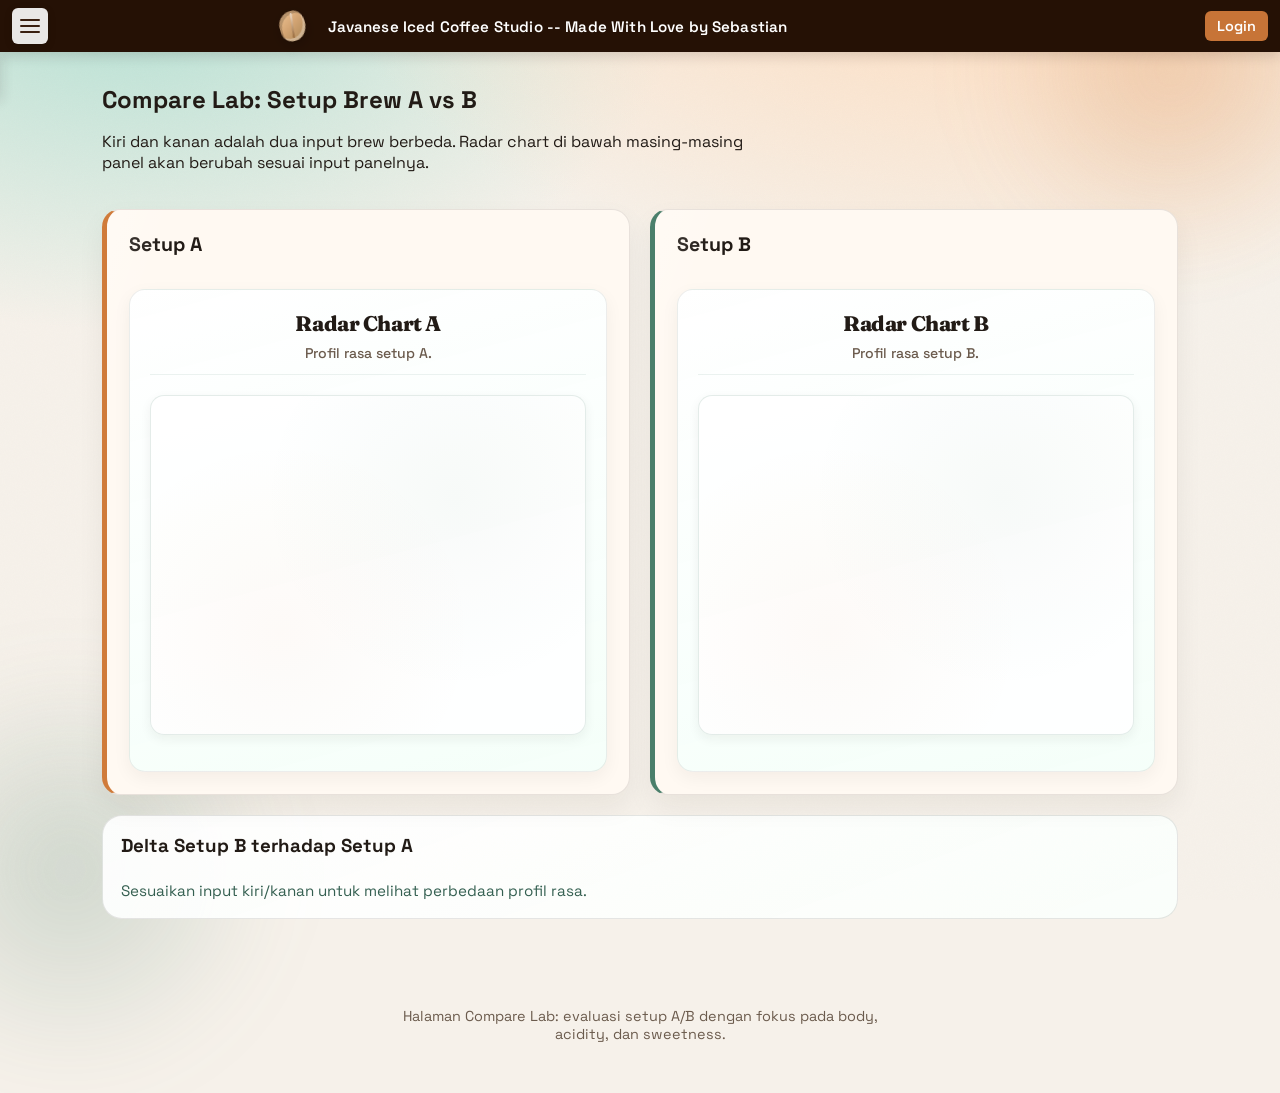
==== commit 966fe0ca: "Add files via upload" ====
--- a/compare.html
+++ b/compare.html
@@ -13,6 +13,28 @@
   <link rel="stylesheet" href="style/compare-page.css" />
 </head>
 <body class="compare-page">
+  <!-- Top buttons bar -->
+  <div class="top-buttons-bar">
+    <button class="hamburger-menu-toggle" aria-label="Toggle menu">
+      <span></span>
+      <span></span>
+      <span></span>
+    </button>
+    <div class="top-buttons-right">
+      <button class="top-auth-btn" id="authTrigger" type="button">Login</button>
+      <button class="top-auth-btn" id="logoutBtn" type="button" hidden>Logout</button>
+    </div>
+  </div>
+
+  <!-- Mobile menu -->
+  <div class="mobile-menu">
+    <a class="mobile-menu-item" href="index.html">Brew Builder</a>
+    <a class="mobile-menu-item" id="homeLink" href="home.html" hidden>Home Account</a>
+    <a class="mobile-menu-item" id="dashboardLink" href="dashboard.html" hidden>Recipe Dashboard</a>
+  </div>
+
+  <!-- Marquee with logo and title -->
+  <div class="marquee-container" data-text="Javanese Iced Coffee Studio -- Made With Love by Sebastian"></div>
   <canvas class="spill-canvas" id="spillCanvas" aria-hidden="true"></canvas>
   <div class="noise" aria-hidden="true"></div>
   <header>
@@ -149,5 +171,7 @@
   </div>
 
   <script type="module" src="script/pages/compare-page.js"></script>
+  <script src="script/hamburger-menu.js"></script>
+  <script src="script/marquee.js"></script>
 </body>
 </html>
--- a/style/styles.css
+++ b/style/styles.css
@@ -11,7 +11,25 @@
   --ease-bounce: cubic-bezier(0.16, 1, 0.3, 1);
 }
 
-* { box-sizing: border-box; }
+* { 
+  box-sizing: border-box;
+  user-select: none;
+  -webkit-user-select: none;
+  -moz-user-select: none;
+  -ms-user-select: none;
+}
+
+input,
+textarea,
+select,
+button[type="text"],
+input::selection,
+textarea::selection {
+  user-select: text;
+  -webkit-user-select: text;
+  -moz-user-select: text;
+  -ms-user-select: text;
+}
 
 [hidden] {
   display: none !important;
@@ -19,6 +37,7 @@
 
 body {
   margin: 0;
+  padding-top: 52px; /* Space for marquee (buttons overlay) */
   font-family: "Space Grotesk", system-ui, -apple-system, sans-serif;
   color: var(--ink);
   background: radial-gradient(1200px 700px at 80% -10%, #ffd9b7 0%, transparent 60%),
@@ -79,7 +98,7 @@
 }
 
 header {
-  display: flex;
+  display: none; /* Hide old header - replaced by top-buttons-bar and marquee */
   align-items: center;
   justify-content: space-between;
   padding: 28px 8vw 10px;
@@ -145,24 +164,56 @@
 .hero-intro {
   grid-area: intro;
   max-width: 64ch;
+  display: grid;
+  gap: 14px;
   animation: fade-up 0.85s 0.08s var(--ease-out) both;
 }
 
 .hero-card {
   grid-area: card;
+  overflow: visible;
 }
 
 .hero-intro h1 {
   font-family: "Fraunces", serif;
   font-size: clamp(2.4rem, 2.6vw + 1.4rem, 4rem);
-  margin: 0 0 12px;
+  line-height: 0.95;
+  margin: 0;
+  display: grid;
+  gap: 6px;
+  margin-top: 26px;
+}
+
+.hero-intro h1 span {
+  display: block;
+}
+
+.hero-intro h1 span:first-child {
+  white-space: nowrap;
 }
 
 .hero-intro p {
-  margin: 0 0 22px;
+  margin: 0;
   color: var(--muted);
   font-size: 1.05rem;
   max-width: 45ch;
+  margin-top: 15px;
+}
+
+.beginner-guide {
+  display: flex;
+  flex-wrap: wrap;
+  gap: 10px;
+}
+
+.beginner-chip {
+  padding: 10px 12px;
+  border-radius: 999px;
+  background: rgba(255, 255, 255, 0.72);
+  border: 1px solid rgba(34, 27, 22, 0.1);
+  color: #53463c;
+  font-size: 0.86rem;
+  box-shadow: 0 8px 18px rgba(34, 27, 22, 0.06);
 }
 
 .pill {
@@ -300,6 +351,10 @@
   box-shadow: 0 24px 64px rgba(34, 27, 22, 0.22);
 }
 
+.hero-card {
+  overflow: visible;
+}
+
 .grid {
   display: grid;
   gap: 16px;
@@ -311,6 +366,8 @@
 
 .base-grid {
   margin-bottom: 12px;
+  position: relative;
+  z-index: 4;
 }
 
 .setup-hint {
@@ -321,6 +378,8 @@
   color: var(--muted);
   background: rgba(255, 255, 255, 0.62);
   font-size: 0.95rem;
+  position: relative;
+  z-index: 1;
 }
 
 .setup-hint.is-hidden {
@@ -338,6 +397,30 @@
 
 .advanced-grid {
   margin-bottom: 8px;
+}
+
+#toolFields {
+  position: relative;
+  isolation: isolate;
+}
+
+#toolFields > .tool-field,
+.base-grid > div,
+.advanced-grid > .custom-controls,
+.advanced-grid > .blend-controls {
+  position: relative;
+  z-index: 1;
+}
+
+#toolFields > .tool-field:hover,
+#toolFields > .tool-field:focus-within,
+.base-grid > div:hover,
+.base-grid > div:focus-within,
+.advanced-grid > .custom-controls:hover,
+.advanced-grid > .custom-controls:focus-within,
+.advanced-grid > .blend-controls:hover,
+.advanced-grid > .blend-controls:focus-within {
+  z-index: 45;
 }
 
 .action-row {
@@ -346,6 +429,135 @@
   gap: 12px;
   flex-wrap: wrap;
   align-items: center;
+  justify-content: center;
+}
+
+.manual-toggle-btn {
+  margin-top: 16px;
+  display: flex;
+  align-items: center;
+  justify-content: center;
+  gap: 8px;
+  margin-left: auto;
+  margin-right: auto;
+  border: 1px solid rgba(74, 127, 107, 0.24);
+  background: rgba(74, 127, 107, 0.12);
+  color: #2f5a49;
+  border-radius: 999px;
+  padding: 10px 14px;
+  font: inherit;
+  font-weight: 700;
+  cursor: pointer;
+}
+
+.manual-toggle-btn:hover {
+  background: rgba(74, 127, 107, 0.18);
+}
+
+.recipe-meta {
+  margin-top: 16px;
+  padding: 16px;
+  border-radius: 16px;
+  border: 1px solid rgba(34, 27, 22, 0.1);
+  background: linear-gradient(160deg, rgba(255, 255, 255, 0.92) 0%, rgba(248, 241, 231, 0.9) 100%);
+  display: grid;
+  gap: 14px;
+}
+
+.manual-overrides {
+  margin-top: 16px;
+  padding: 16px;
+  border-radius: 16px;
+  border: 1px solid rgba(74, 127, 107, 0.15);
+  background: linear-gradient(165deg, rgba(255, 255, 255, 0.94) 0%, rgba(242, 250, 246, 0.88) 100%);
+  display: grid;
+  gap: 12px;
+  overflow: hidden;
+  max-height: 520px;
+  opacity: 1;
+  transform: translateY(0);
+  transition: max-height 0.38s var(--ease-out), opacity 0.24s ease, transform 0.38s var(--ease-out), padding 0.38s var(--ease-out), margin-top 0.38s var(--ease-out);
+  will-change: max-height, opacity, transform;
+}
+
+.manual-overrides.is-collapsed {
+  max-height: 0;
+  opacity: 0;
+  transform: translateY(-10px);
+  padding-top: 0;
+  padding-bottom: 0;
+  margin-top: 0;
+  pointer-events: none;
+}
+
+.manual-overrides-head h3 {
+  margin: 0;
+  font-size: 1rem;
+}
+
+.manual-overrides-head p {
+  margin: 4px 0 0;
+  color: var(--muted);
+  font-size: 0.88rem;
+}
+
+.manual-overrides-grid {
+  gap: 12px;
+}
+
+.manual-overrides-note {
+  margin: 0;
+  color: #5f4f43;
+  font-size: 0.88rem;
+  line-height: 1.45;
+}
+
+.ratio-warning {
+  margin: 0;
+  padding: 10px 12px;
+  border-radius: 12px;
+  border: 1px solid rgba(208, 123, 58, 0.22);
+  background: rgba(255, 242, 229, 0.82);
+  color: #87501f;
+  font-size: 0.88rem;
+  line-height: 1.45;
+}
+
+.ratio-warning.is-hidden {
+  display: none;
+}
+
+.recipe-name-field input {
+  font-size: 1.08rem;
+}
+
+.recipe-note-field textarea {
+  width: 100%;
+  min-height: 136px;
+  resize: vertical;
+  padding: 14px;
+  border-radius: 14px;
+  border: 1px solid rgba(34, 27, 22, 0.15);
+  background: #fff;
+  font: inherit;
+  line-height: 1.5;
+}
+
+.recipe-note-field textarea:focus {
+  outline: none;
+  border-color: rgba(74, 127, 107, 0.9);
+  box-shadow: 0 0 0 4px rgba(74, 127, 107, 0.15);
+}
+
+.ratio-hint {
+  margin: 0;
+  color: #5f4f43;
+  font-size: 0.88rem;
+  line-height: 1.45;
+  padding: 10px 12px;
+  border-radius: 12px;
+  border: 1px dashed rgba(34, 27, 22, 0.18);
+  background: rgba(255, 255, 255, 0.68);
 }
 
 .cup-fill-indicator {
@@ -515,6 +727,69 @@
   font-size: 0.9rem;
   margin-bottom: 6px;
   color: var(--muted);
+}
+
+.hover-help {
+  position: relative;
+  cursor: help;
+  text-decoration-line: underline;
+  text-decoration-style: dotted;
+  text-decoration-color: rgba(74, 127, 107, 0.6);
+  text-underline-offset: 3px;
+}
+
+@media (hover: hover) {
+  .hover-help:hover::after,
+  .hover-help:focus-visible::after {
+    content: attr(data-tooltip);
+    position: absolute;
+    left: 0;
+    top: calc(100% + 8px);
+    width: min(330px, 86vw);
+    padding: 10px 12px;
+    border-radius: 10px;
+    border: 1px solid rgba(74, 127, 107, 0.36);
+    background: rgba(255, 252, 247, 0.98);
+    box-shadow: 0 10px 24px rgba(34, 27, 22, 0.2);
+    color: #2a2019;
+    font-size: 0.78rem;
+    font-weight: 500;
+    line-height: 1.42;
+    letter-spacing: 0;
+    white-space: pre-line;
+    z-index: 120;
+  }
+
+  .hover-help:hover::before,
+  .hover-help:focus-visible::before {
+    content: "";
+    position: absolute;
+    left: 14px;
+    top: calc(100% + 2px);
+    width: 10px;
+    height: 10px;
+    border-left: 1px solid rgba(74, 127, 107, 0.36);
+    border-top: 1px solid rgba(74, 127, 107, 0.36);
+    background: rgba(255, 252, 247, 0.98);
+    transform: rotate(45deg);
+    z-index: 121;
+  }
+
+  .base-grid > div:nth-child(2) .hover-help:hover::after,
+  .base-grid > div:nth-child(2) .hover-help:focus-visible::after,
+  #toolFields > .tool-field:nth-child(even) .hover-help:hover::after,
+  #toolFields > .tool-field:nth-child(even) .hover-help:focus-visible::after {
+    left: auto;
+    right: 0;
+  }
+
+  .base-grid > div:nth-child(2) .hover-help:hover::before,
+  .base-grid > div:nth-child(2) .hover-help:focus-visible::before,
+  #toolFields > .tool-field:nth-child(even) .hover-help:hover::before,
+  #toolFields > .tool-field:nth-child(even) .hover-help:focus-visible::before {
+    left: auto;
+    right: 14px;
+  }
 }
 
 select, input {
@@ -619,102 +894,193 @@
 
 .recipe {
   display: grid;
-  gap: 14px;
-  margin-top: 16px;
+  gap: 16px;
+  margin-top: 20px;
   perspective: 800px;
 }
 
 .flavor-visual {
   margin-top: 16px;
-  padding: 20px;
-  border-radius: 14px;
-  border: 1px solid rgba(34, 27, 22, 0.1);
-  background: linear-gradient(165deg, rgba(255, 255, 255, 0.95) 0%, rgba(244, 255, 250, 0.88) 100%);
-  box-shadow: inset 0 0 0 1px rgba(255, 255, 255, 0.5);
+  padding: 28px;
+  border-radius: 18px;
+  border: 1px solid rgba(74, 127, 107, 0.12);
+  background: linear-gradient(165deg, rgba(255, 255, 255, 0.98) 0%, rgba(242, 250, 246, 0.94) 100%);
+  box-shadow: 0 8px 24px rgba(34, 27, 22, 0.08), inset 0 0 0 1px rgba(255, 255, 255, 0.6);
+  animation: fade-up 0.6s 0.35s var(--ease-out) both;
 }
 
 .flavor-visual.is-hidden {
   display: none;
 }
 
+.flavor-visual-head {
+  text-align: center;
+  margin-bottom: 24px;
+  border-bottom: 2px solid rgba(74, 127, 107, 0.08);
+  padding-bottom: 16px;
+}
+
 .flavor-visual-head h3 {
-  margin-left: 5px;
-  margin-top: 10px;
-  font-size: 1.44rem;
+  margin: 0;
+  font-family: "Fraunces", serif;
+  font-size: 1.62rem;
+  color: var(--ink);
+  font-weight: 800;
+  letter-spacing: -0.02em;
 }
 
 .flavor-visual-head p {
-  margin-top: 0px;
+  margin: 8px 0 0;
   color: var(--muted);
-  font-size: 1.16rem;
+  font-size: 0.95rem;
+  font-weight: 500;
 }
 
 .flavor-visual-grid {
-  margin-top: 12px;
+  margin-top: 20px;
   display: grid;
   grid-template-columns: 1fr;
-  gap: 10px;
+  gap: 12px;
 }
 
 .flavor-chart-card {
-  border-radius: 12px;
-  border: 1px solid rgba(34, 27, 22, 0.1);
-  background: rgba(255, 255, 255, 0.82);
-  padding: 10px;
+  border-radius: 14px;
+  border: 1px solid rgba(74, 127, 107, 0.15);
+  background: rgba(255, 255, 255, 0.88);
+  padding: 16px;
   max-width: 550px;
   width: 100%;
   margin: 0 auto;
+  box-shadow: 0 4px 12px rgba(34, 27, 22, 0.06);
+  transition: transform 0.32s var(--ease-out), box-shadow 0.32s var(--ease-out), border-color 0.32s ease;
+  overflow: hidden;
+  position: relative;
+}
+
+.flavor-chart-card::before {
+  content: "";
+  position: absolute;
+  inset: 0;
+  background: radial-gradient(circle at 30% 70%, rgba(208, 123, 58, 0.04) 0%, transparent 50%), 
+              radial-gradient(circle at 70% 30%, rgba(74, 127, 107, 0.04) 0%, transparent 50%);
+  pointer-events: none;
 }
 
 .flavor-chart-card h4 {
-  margin: 0 0 8px;
-  font-size: 1.2rem;
+  margin: 0 0 12px;
+  font-size: 1rem;
+  font-weight: 700;
+  color: var(--ink);
 }
 
 .flavor-chart-card canvas {
   width: 100%;
   height: auto;
   display: block;
+  transform-origin: center;
+  transition: transform 0.4s var(--ease-out), filter 0.35s ease;
+  position: relative;
+  z-index: 1;
+}
+
+@media (hover: hover) {
+  .flavor-chart-card:hover {
+    transform: translateY(-6px) scale(1.01);
+    border-color: rgba(74, 127, 107, 0.28);
+    box-shadow: 0 16px 32px rgba(34, 27, 22, 0.14);
+  }
+
+  .flavor-chart-card:hover canvas {
+    transform: scale(1.04) rotate(-0.5deg);
+    filter: saturate(1.15) brightness(1.02);
+  }
 }
 
 .flavor-metric-grid {
-  margin-top: 12px;
+  margin-top: 20px;
   display: grid;
-  grid-template-columns: repeat(2, minmax(0, 1fr));
-  gap: 8px;
+  grid-template-columns: repeat(auto-fit, minmax(140px, 1fr));
+  gap: 12px;
 }
 
 .flavor-metric-item {
-  border-radius: 10px;
-  border: 1px solid rgba(34, 27, 22, 0.1);
-  background: rgba(255, 255, 255, 0.86);
-  padding: 8px;
+  border-radius: 12px;
+  border: 1px solid rgba(74, 127, 107, 0.12);
+  background: linear-gradient(135deg, rgba(255, 255, 255, 0.92) 0%, rgba(245, 252, 248, 0.88) 100%);
+  padding: 12px;
+  box-shadow: 0 2px 8px rgba(34, 27, 22, 0.04);
+  transition: transform 0.28s var(--ease-out), box-shadow 0.28s ease, border-color 0.28s ease;
+  position: relative;
+  overflow: hidden;
+}
+
+.flavor-metric-item::before {
+  content: "";
+  position: absolute;
+  top: 0;
+  left: 0;
+  right: 0;
+  height: 3px;
+  background: linear-gradient(90deg, var(--accent), var(--accent-2));
+  opacity: 0;
+  transition: opacity 0.3s ease;
+}
+
+@media (hover: hover) {
+  .flavor-metric-item:hover {
+    transform: translateY(-2px);
+    border-color: rgba(74, 127, 107, 0.24);
+    box-shadow: 0 6px 16px rgba(34, 27, 22, 0.08);
+  }
+
+  .flavor-metric-item:hover::before {
+    opacity: 1;
+  }
 }
 
 .flavor-metric-top {
   display: flex;
   justify-content: space-between;
-  align-items: center;
-  margin-bottom: 6px;
-  font-size: 0.82rem;
+  align-items: flex-start;
+  margin-bottom: 10px;
+  gap: 8px;
 }
 
 .flavor-metric-top strong {
-  font-size: 0.88rem;
+  font-size: 0.8rem;
+  text-transform: uppercase;
+  letter-spacing: 0.05em;
+  color: var(--muted);
+  font-weight: 700;
+  flex: 1;
+}
+
+.flavor-metric-top span {
+  font-size: 0.75rem;
+  background: rgba(74, 127, 107, 0.12);
+  color: #2f5a49;
+  padding: 2px 8px;
+  border-radius: 999px;
+  font-weight: 600;
+  white-space: nowrap;
 }
 
 .flavor-metric-track {
-  height: 8px;
+  height: 6px;
   border-radius: 999px;
   overflow: hidden;
-  background: rgba(34, 27, 22, 0.1);
+  background: rgba(34, 27, 22, 0.08);
+  position: relative;
+  box-shadow: inset 0 1px 2px rgba(34, 27, 22, 0.06);
 }
 
 .flavor-metric-track span {
   display: block;
   height: 100%;
   border-radius: inherit;
-  transition: width 0.22s ease;
+  transition: width 0.45s var(--ease-out);
+  background: linear-gradient(90deg, var(--accent), #ffb66c);
+  box-shadow: 0 0 8px rgba(208, 123, 58, 0.25);
 }
 
 .tuning-assistant {
@@ -753,6 +1119,10 @@
   padding: 12px 14px;
   font-size: 0.86rem;
   white-space: nowrap;
+}
+
+.tuning-btn.is-hidden {
+  display: none;
 }
 
 .tuning-summary {
@@ -871,99 +1241,474 @@
 }
 
 .step {
-  background: #fff;
-  border-radius: 14px;
-  padding: 14px 16px;
-  border: 1px solid rgba(34, 27, 22, 0.08);
+  background: linear-gradient(135deg, rgba(255, 255, 255, 0.96) 0%, rgba(248, 244, 238, 0.92) 100%);
+  border-radius: 16px;
+  padding: 18px;
+  border: 1px solid rgba(74, 127, 107, 0.1);
   position: relative;
   overflow: hidden;
   opacity: 0;
   transform: translateY(14px) scale(0.985);
   animation: step-in 0.55s var(--ease-bounce) both;
   animation-delay: calc(var(--step-index, 0) * 80ms);
-  transition: transform 0.22s ease, border-color 0.22s ease, box-shadow 0.22s ease;
-}
-
-.step-head {
+  transition: transform 0.28s var(--ease-out), border-color 0.28s ease, box-shadow 0.28s ease;
+  box-shadow: 0 4px 12px rgba(34, 27, 22, 0.06);
+}
+
+.step:hover {
+  transform: translateY(-2px);
+  border-color: rgba(74, 127, 107, 0.18);
+  box-shadow: 0 8px 20px rgba(34, 27, 22, 0.1);
+}
+
+.step-layout {
+  display: grid;
+  grid-template-columns: minmax(0, 1.7fr) minmax(138px, 160px);
+  gap: 8px;
+  align-items: start;
+}
+
+.step-layout.is-note {
+  grid-template-columns: 1fr;
+  gap: 8px;
+}
+
+.step-copy {
   display: flex;
+  flex-direction: column;
+  justify-content: center;
+  gap: 10px;
+  min-width: 0;
+}
+
+.step-copy h4 {
+  margin: 0;
+  font-size: 1.08rem;
+  font-weight: 700;
+  color: var(--ink);
+  letter-spacing: -0.01em;
+}
+
+.step-note {
+  position: relative;
+  padding: 20px;
+  background: linear-gradient(165deg, rgba(255, 255, 255, 0.98) 0%, rgba(244, 250, 246, 0.94) 100%);
+  border: 1px solid rgba(74, 127, 107, 0.12);
+  border-radius: 16px;
+  box-shadow: 0 8px 24px rgba(34, 27, 22, 0.08), inset 0 0 0 1px rgba(255, 255, 255, 0.6);
+  margin-top: 8px;
+}
+
+.step-note::before {
+  content: "";
+  position: absolute;
+  top: 0;
+  left: 0;
+  right: 0;
+  height: 0;
+  background: transparent;
+  pointer-events: none;
+}
+
+.step-note::after {
+  content: "";
+  display: none;
+}
+
+.step-note .step-copy {
+  gap: 0;
+  padding-left: 0;
+}
+
+.step-note .step-copy h4 {
+  font-size: 1.52rem;
+  font-family: "Fraunces", serif;
+  color: var(--ink);
+  letter-spacing: -0.02em;
+  margin-bottom: 16px;
+  font-weight: 800;
+}
+
+.step-note-body {
+  display: grid;
+  gap: 12px;
+}
+
+.step-note-hero {
+  display: grid;
+  gap: 10px;
+  padding: 14px 16px;
+  border-radius: 14px;
+  border: 1px solid rgba(74, 127, 107, 0.12);
+  background: linear-gradient(135deg, rgba(255, 255, 255, 0.9) 0%, rgba(247, 252, 249, 0.88) 100%);
+  box-shadow: 0 2px 8px rgba(34, 27, 22, 0.04);
+}
+
+.step-note-hero-head,
+.step-note-item-head {
+  display: flex;
+  align-items: center;
   justify-content: space-between;
-  align-items: flex-start;
-  gap: 10px;
-}
-
-.step-head h4 {
-  margin: 0;
-}
-
-.step-timer-controls {
-  display: inline-flex;
-  align-items: center;
-  gap: 6px;
-  margin-left: auto;
-}
-
-.step-duration,
-.step-timer-display,
-.step-timer-passive {
+  gap: 8px;
+}
+
+.step-note-hero-label,
+.step-note-item-label {
+  font-size: 0.65rem;
+  font-weight: 700;
+  letter-spacing: 0.12em;
+  text-transform: uppercase;
+  color: var(--muted);
+}
+
+.step-note-badge {
   display: inline-flex;
   align-items: center;
   justify-content: center;
-  min-width: 58px;
+  padding: 4px 12px;
+  border-radius: 999px;
+  background: rgba(208, 123, 58, 0.14);
+  color: #a85b28;
+  font-size: 0.62rem;
+  font-weight: 700;
+  letter-spacing: 0.03em;
+  white-space: nowrap;
+  box-shadow: inset 0 0 0 1px rgba(208, 123, 58, 0.2);
+}
+
+.step-note-hero p {
+  margin: 0;
+  color: var(--muted);
+  font-size: 0.95rem;
+  line-height: 1.55;
+  font-weight: 500;
+}
+
+.step-note-textbox {
+  padding: 12px 14px;
+  border-radius: 12px;
+  background: linear-gradient(135deg, rgba(255, 255, 255, 0.9) 0%, rgba(248, 244, 238, 0.88) 100%);
+  border: 1px solid rgba(74, 127, 107, 0.1);
+  box-shadow: 0 2px 6px rgba(34, 27, 22, 0.03);
+}
+
+.step-note-textbox-hero {
+  padding: 14px 16px;
+  background: linear-gradient(135deg, rgba(255, 255, 255, 0.92) 0%, rgba(247, 252, 249, 0.88) 100%);
+  border: 1px solid rgba(74, 127, 107, 0.12);
+  box-shadow: 0 2px 8px rgba(34, 27, 22, 0.04);
+}
+
+.step-note-textbox p {
+  margin: 0;
+  color: var(--muted);
+  font-size: 0.88rem;
+  line-height: 1.55;
+  font-weight: 500;
+}
+
+.step-note-grid {
+  display: grid;
+  grid-template-columns: repeat(2, 1fr);
+  grid-auto-rows: 1fr;
+  gap: 12px;
+  padding: 0;
+}
+
+.step-note-card {
+  display: grid;
+  grid-template-rows: auto 1fr;
+  gap: 8px;
+  padding: 12px 14px;
+  border-radius: 12px;
+  border: 1px solid rgba(74, 127, 107, 0.12);
+  background: linear-gradient(135deg, rgba(255, 255, 255, 0.92) 0%, rgba(245, 252, 248, 0.88) 100%);
+  box-shadow: 0 2px 6px rgba(34, 27, 22, 0.04);
+  transition: transform 0.25s ease, border-color 0.25s ease, box-shadow 0.25s ease;
+}
+
+@media (hover: hover) {
+  .step-note-card:hover {
+    transform: translateY(-2px);
+    border-color: rgba(74, 127, 107, 0.2);
+    box-shadow: 0 6px 14px rgba(34, 27, 22, 0.08);
+  }
+}
+
+.step-note-card-head {
+  display: flex;
+  align-items: center;
+  justify-content: space-between;
+  gap: 8px;
+}
+
+.step-note-card-label {
+  font-size: 0.62rem;
+  font-weight: 700;
+  letter-spacing: 0.12em;
+  text-transform: uppercase;
+  color: var(--muted);
+}
+
+.step-note-card-badge {
+  display: inline-flex;
+  align-items: center;
+  justify-content: center;
+  padding: 3px 10px;
+  border-radius: 999px;
+  background: rgba(208, 123, 58, 0.14);
+  color: #a85b28;
+  font-size: 0.59rem;
+  font-weight: 700;
+  letter-spacing: 0.03em;
+  white-space: nowrap;
+  box-shadow: inset 0 0 0 1px rgba(208, 123, 58, 0.2);
+}
+
+.step-note-card p {
+  margin: 0;
+  color: #6b5b4d;
+  font-size: 0.85rem;
+  line-height: 1.5;
+  display: flex;
+  align-items: flex-start;
+}
+
+@media (max-width: 620px) {
+  .step-note {
+    padding: 16px;
+  }
+  
+  .step-note .step-copy h4 {
+    font-size: 1.32rem;
+  }
+  .step-note-hero {
+    padding: 12px 14px;
+  }
+  
+  .step-note-grid {
+    grid-template-columns: 1fr;
+  }
+  
+  .step-note-card {
+    padding: 11px 12px;
+  }
+  
+  .step-note-textbox,  .step-note-textbox-hero {
+    padding: 11px 12px;
+  }
+  
+  .step {
+    padding: 16px;
+  }
+}
+
+.step-timer-panel {
+  position: relative;
+  display: grid;
+  gap: 6px;
+  align-content: start;
+  align-self: start;
+  justify-self: center;
+  width: min(100%, 160px);
+  padding: 8px;
+  border-radius: 15px;
+  border: 1px solid rgba(74, 127, 107, 0.16);
+  background: linear-gradient(180deg, rgba(249, 252, 250, 0.98) 0%, rgba(239, 247, 243, 0.95) 100%);
+  box-shadow: inset 0 1px 0 rgba(255, 255, 255, 0.75);
+  overflow: hidden;
+}
+
+.step-timer-panel::before {
+  content: "";
+  position: absolute;
+  inset: 0;
+  background: radial-gradient(circle at top right, rgba(208, 123, 58, 0.08), transparent 60%);
+  pointer-events: none;
+}
+
+.step-timer-panel.is-active {
+  border-color: rgba(74, 127, 107, 0.34);
+  background: linear-gradient(180deg, rgba(244, 251, 248, 0.98) 0%, rgba(232, 245, 239, 0.95) 100%);
+  box-shadow: 0 12px 24px rgba(74, 127, 107, 0.14), inset 0 1px 0 rgba(255, 255, 255, 0.75);
+  padding: 8px;
+}
+
+.step-timer-panel.is-paused {
+  border-color: rgba(208, 123, 58, 0.34);
+  background: linear-gradient(180deg, rgba(255, 248, 241, 0.98) 0%, rgba(247, 237, 226, 0.96) 100%);
+  box-shadow: 0 12px 24px rgba(208, 123, 58, 0.12), inset 0 1px 0 rgba(255, 255, 255, 0.75);
+}
+
+.step-timer-panel.is-complete {
+  border-color: rgba(34, 27, 22, 0.14);
+  background: linear-gradient(180deg, rgba(251, 250, 248, 0.98) 0%, rgba(241, 239, 236, 0.95) 100%);
+  gap: 4px;
+  padding: 8px;
+  box-shadow: inset 0 1px 0 rgba(255, 255, 255, 0.72);
+}
+
+.step-timer-panel.is-passive {
+  place-items: center;
+  min-height: 80px;
+}
+
+.step-timer-face {
+  position: relative;
+  z-index: 1;
+  display: grid;
+  place-items: center;
+  min-height: 46px;
+  padding: 5px 8px;
+  border-radius: 13px;
+  border: 1px solid rgba(34, 27, 22, 0.08);
+  background: rgba(255, 255, 255, 0.86);
+  color: #2d5548;
+  font-family: "Space Grotesk", sans-serif;
+  font-size: clamp(0.98rem, 1.25vw, 1.26rem);
+  font-weight: 700;
+  letter-spacing: 0.06em;
+  font-variant-numeric: tabular-nums;
+  text-shadow: 0 0 18px rgba(74, 127, 107, 0.14);
+}
+
+.step-timer-panel.is-paused .step-timer-face {
+  color: #7c461f;
+  text-shadow: 0 0 18px rgba(208, 123, 58, 0.18);
+}
+
+.step-timer-panel:not(.is-active):not(.is-paused) .step-timer-face {
+  min-height: 40px;
   padding: 4px 8px;
-  border-radius: 999px;
-  font-size: 0.73rem;
+  font-size: clamp(0.92rem, 1.1vw, 1.14rem);
+  letter-spacing: 0.05em;
+}
+
+.step-timer-panel.is-complete .step-timer-face {
+  color: #4f4238;
+  min-height: 36px;
+  padding: 4px 8px;
+  letter-spacing: 0.04em;
+  font-size: clamp(0.9rem, 1vw, 1.02rem);
+}
+
+.step-timer-meta {
+  position: relative;
+  z-index: 1;
+  display: flex;
+  justify-content: space-between;
+  align-items: center;
+  flex-wrap: wrap;
+  gap: 4px;
+  font-size: 0.58rem;
+  letter-spacing: 0.05em;
+  text-transform: uppercase;
+  color: #6c5b4d;
+}
+
+.step-timer-meta.is-compact {
+  justify-content: flex-start;
+}
+
+.step-timer-label {
+  opacity: 0.72;
+}
+
+.step-timer-status {
+  font-size: 0.62rem;
   font-weight: 700;
-  letter-spacing: 0.01em;
-}
-
-.step-duration {
-  color: #5d4d40;
-  background: rgba(34, 27, 22, 0.08);
-}
-
-.step-timer-display {
+  letter-spacing: 0.02em;
   color: #2f5f4f;
-  background: rgba(74, 127, 107, 0.14);
-}
-
-.step-timer-passive {
-  color: #6d5d50;
-  background: rgba(34, 27, 22, 0.08);
+  text-transform: none;
+}
+
+.step-timer-panel.is-paused .step-timer-status {
+  color: #7c461f;
+}
+
+.step-timer-panel.is-complete .step-timer-status {
+  color: #4f4238;
+}
+
+.step-timer-panel:not(.is-active):not(.is-paused) .step-timer-status {
+  color: #5f6f68;
+}
+
+.step-timer-panel.is-complete .step-timer-meta {
+  gap: 4px;
+  font-size: 0.6rem;
+}
+
+.step-timer-controls {
+  position: relative;
+  z-index: 1;
+  display: grid;
+  grid-template-columns: minmax(0, 1fr) auto;
+  gap: 5px;
+  align-items: center;
 }
 
 .step-start-btn {
   border: 1px solid rgba(74, 127, 107, 0.32);
-  background: rgba(74, 127, 107, 0.13);
+  background: linear-gradient(180deg, rgba(244, 251, 248, 0.98) 0%, rgba(225, 242, 236, 0.96) 100%);
   color: #2d5548;
   border-radius: 999px;
-  padding: 4px 10px;
+  padding: 6px 10px;
   font: inherit;
-  font-size: 0.75rem;
+  font-size: 0.7rem;
   font-weight: 700;
   cursor: pointer;
-  transition: transform 0.18s ease, background-color 0.18s ease;
+  min-height: 30px;
+  transition: transform 0.18s ease, background-color 0.18s ease, box-shadow 0.18s ease, border-color 0.18s ease;
+  width: 100%;
+  justify-self: stretch;
+  grid-column: 1;
+}
+
+.step-start-btn[data-state="idle"] {
+  grid-column: 1 / -1;
 }
 
 .step-start-btn:hover {
   transform: translateY(-1px);
-  background: rgba(74, 127, 107, 0.2);
+  background: linear-gradient(180deg, rgba(248, 252, 250, 0.99) 0%, rgba(233, 245, 239, 0.98) 100%);
+  box-shadow: 0 8px 16px rgba(74, 127, 107, 0.12);
+}
+
+.step-skip-btn {
+  grid-column: 2;
+  justify-self: end;
+  border-color: rgba(123, 94, 74, 0.24);
+  background: rgba(123, 94, 74, 0.08);
+  color: #5b4638;
+  padding-inline: 8px;
+  min-width: 0;
+}
+
+.step-skip-btn:hover {
+  background: rgba(123, 94, 74, 0.16);
 }
 
 .step-start-btn[data-state="running"] {
   border-color: rgba(208, 123, 58, 0.4);
-  background: rgba(208, 123, 58, 0.18);
+  background: linear-gradient(180deg, rgba(255, 248, 241, 0.98) 0%, rgba(245, 229, 213, 0.96) 100%);
   color: #7c461f;
 }
 
-.step-start-btn[data-state="done"] {
-  border-color: rgba(34, 27, 22, 0.24);
-  background: rgba(34, 27, 22, 0.09);
-  color: #4f4238;
+.step-start-btn[data-state="paused"] {
+  border-color: rgba(74, 127, 107, 0.38);
+  background: linear-gradient(180deg, rgba(248, 252, 250, 0.98) 0%, rgba(226, 240, 235, 0.96) 100%);
+  color: #2f5f4f;
 }
 
 .step.is-active {
   border-color: rgba(74, 127, 107, 0.38);
   box-shadow: 0 12px 24px rgba(74, 127, 107, 0.16);
+}
+
+.step.is-paused {
+  border-color: rgba(208, 123, 58, 0.34);
+  box-shadow: 0 12px 24px rgba(208, 123, 58, 0.14);
 }
 
 .step.is-complete {
@@ -1001,9 +1746,11 @@
 }
 
 .step p {
-  margin: 8px 0 0;
+  margin: 0;
   color: var(--muted);
   font-size: 0.95rem;
+  line-height: 1.58;
+  white-space: pre-line;
 }
 
 .aside {
@@ -1025,6 +1772,34 @@
 .aside-tip {
   margin-top: 18px;
   color: var(--muted);
+  opacity: 1;
+  animation: tip-fade-in 0.6s var(--ease-out) both;
+}
+
+.aside-tip.tip-fade-out {
+  animation: tip-fade-out 0.6s var(--ease-out) both;
+}
+
+@keyframes tip-fade-in {
+  from {
+    opacity: 0;
+    transform: translateY(8px);
+  }
+  to {
+    opacity: 1;
+    transform: translateY(0);
+  }
+}
+
+@keyframes tip-fade-out {
+  from {
+    opacity: 1;
+    transform: translateY(0);
+  }
+  to {
+    opacity: 0;
+    transform: translateY(-8px);
+  }
 }
 
 .aside p {
@@ -1182,6 +1957,55 @@
   gap: 12px;
 }
 
+.password-field {
+  position: relative;
+}
+
+.password-field input {
+  padding-right: 54px;
+}
+
+.password-toggle {
+  position: absolute;
+  right: 10px;
+  top: 50%;
+  transform: translateY(-5px);
+  width: 34px;
+  height: 34px;
+  border: 1px solid rgba(34, 27, 22, 0.12);
+  border-radius: 10px;
+  background: rgba(255, 255, 255, 0.88);
+  color: #5f4f43;
+  cursor: pointer;
+  display: grid;
+  place-items: center;
+  padding: 0;
+  transition: transform 0.18s ease, background-color 0.18s ease, border-color 0.18s ease, color 0.18s ease;
+}
+
+.password-toggle:hover {
+  background: #fff;
+  border-color: rgba(74, 127, 107, 0.28);
+  color: #2f6552;
+  transform: translateY(0) scale(1.02);
+}
+
+.password-toggle:focus-visible {
+  outline: 3px solid rgba(74, 127, 107, 0.22);
+  outline-offset: 2px;
+}
+
+.password-toggle svg {
+  width: 18px;
+  height: 18px;
+  fill: none;
+  stroke: currentColor;
+  stroke-width: 1.8;
+  stroke-linecap: round;
+  stroke-linejoin: round;
+  display: block;
+}
+
 .auth-form-grid label {
   font-size: 0.85rem;
   font-weight: 700;
@@ -1266,7 +2090,20 @@
   padding: 28px 8vw 50px;
   color: var(--muted);
   font-size: 0.9rem;
+  text-align: center;
+  max-width: 78ch;
+  margin: 0 auto;
   animation: fade-up 0.85s 0.28s var(--ease-out) both;
+}
+
+@media (max-width: 720px) {
+  .hero-intro h1 span:first-child {
+    white-space: normal;
+  }
+
+  .beginner-guide {
+    flex-direction: column;
+  }
 }
 
 header,
@@ -1437,17 +2274,16 @@
 
   .header-actions.has-mobile-menu .mobile-header-toggle {
     display: inline-flex;
-    grid-column: 1;
-    justify-self: start;
+    justify-content: center;
   }
 
   .header-actions.has-mobile-menu {
-    display: grid;
-    grid-template-columns: auto 1fr auto;
+    display: flex;
     align-items: center;
+    justify-content: flex-end;
+    flex-wrap: wrap;
     width: min(100%, 560px);
-    column-gap: 10px;
-    row-gap: 8px;
+    gap: 8px;
     padding: 4px;
     border-radius: 16px;
     background: rgba(255, 255, 255, 0.28);
@@ -1461,15 +2297,12 @@
 
   .header-actions.has-mobile-menu #authTrigger,
   .header-actions.has-mobile-menu #logoutBtn {
-    grid-column: 3;
-    justify-self: end;
     margin-left: 0;
   }
 
   .header-actions.has-mobile-menu.is-mobile-open > :not(#authTrigger):not(#logoutBtn):not(.mobile-header-toggle) {
     display: inline-flex;
-    grid-column: 1 / -1;
-    justify-self: stretch;
+    width: 100%;
     justify-content: flex-start;
     min-height: 40px;
     padding: 8px 12px;
@@ -1481,8 +2314,12 @@
 
 @media (max-width: 620px) {
   header {
+    flex-direction: row;
+    align-items: flex-start;
+    justify-content: space-between;
     padding-left: 5vw;
     padding-right: 5vw;
+    gap: 10px;
   }
 
   .logo-mark {
@@ -1491,21 +2328,37 @@
     flex-basis: 32px;
   }
 
+  .logo {
+    flex: 1 1 auto;
+    min-width: 0;
+    gap: 8px;
+  }
+
   .logo-title {
-    max-width: 20ch;
-    font-size: clamp(0.82rem, 2.2vw + 0.46rem, 1.05rem);
+    max-width: 18ch;
+    font-size: clamp(0.72rem, 1.7vw + 0.42rem, 0.9rem);
+    line-height: 1.2;
   }
 
   .header-actions {
+    width: auto;
+    margin-left: auto;
+    flex: 0 0 auto;
+    flex-wrap: nowrap;
+    justify-content: flex-end;
     gap: 8px;
-    padding-bottom: 8px;
+    padding: 0;
   }
 
   .header-actions.has-mobile-menu {
-    width: 100%;
+    width: auto;
+    max-width: none;
     border-radius: 14px;
-    padding: 3px;
-    row-gap: 7px;
+    padding: 0;
+    gap: 8px;
+    background: transparent;
+    border: none;
+    backdrop-filter: none;
   }
 
   .header-actions .pill-link,
@@ -1516,7 +2369,7 @@
   }
 
   .header-actions.has-mobile-menu.is-mobile-open > :not(#authTrigger):not(#logoutBtn):not(.mobile-header-toggle) {
-    width: 100%;
+    width: min(86vw, 320px);
   }
 
   .flavor-visual-grid,
@@ -1524,6 +2377,26 @@
     grid-template-columns: 1fr;
   }
 
+  .flavor-visual {
+    padding: 20px;
+  }
+
+  .flavor-visual-head h3 {
+    font-size: 1.32rem;
+  }
+
+  .flavor-visual-head p {
+    font-size: 0.88rem;
+  }
+
+  .flavor-chart-card {
+    padding: 12px;
+  }
+
+  .flavor-metric-item {
+    padding: 10px;
+  }
+
   .tuning-controls {
     grid-template-columns: 1fr;
   }
@@ -1536,13 +2409,17 @@
     align-items: flex-start;
   }
 
-  .step-head {
-    flex-direction: column;
+  .step-layout {
+    grid-template-columns: 1fr;
+  }
+
+  .step-timer-panel {
+    width: 100%;
+    justify-self: stretch;
   }
 
   .step-timer-controls {
-    margin-left: 0;
-    flex-wrap: wrap;
+    grid-template-columns: minmax(0, 1fr) auto;
   }
 
   .blend-controls-head {
@@ -1563,6 +2440,16 @@
     padding: 14px;
   }
 
+  .password-field input {
+    padding-right: 50px;
+  }
+
+  .password-toggle {
+    width: 32px;
+    height: 32px;
+    right: 9px;
+  }
+
   .auth-modal-head h3 {
     font-size: 1.42rem;
   }
@@ -1571,3 +2458,208 @@
     font-size: 0.95rem;
   }
 }
+
+/* Marquee styles */
+.marquee-container {
+  position: fixed;
+  top: 0;
+  left: 0;
+  right: 0;
+  width: 100%;
+  background-color:#251105;
+  background-image: url("https://www.transparenttextures.com/patterns/grey-jean.png");
+  padding: 6px 20px; /* Reduced vertical padding */
+  z-index: 10000; /* Below buttons */
+  box-shadow: 0 4px 12px rgba(34, 27, 22, 0.15);
+  overflow: visible; /* Allow content to show */
+  height: 52px;
+  display: flex;
+  align-items: center;
+  justify-content: center;
+  font-size: 0.95rem;
+  font-weight: 600;
+  color: white;
+  letter-spacing: 0.01em;
+}
+
+.marquee-content {
+  display: flex;
+  align-items: center;
+  gap: 12px;
+  width: auto; /* Let it be as wide as content */
+  flex-shrink: 0; /* Don't shrink */
+  white-space: nowrap;
+}
+
+.marquee-logo {
+  width: 22px;
+  height: 30px;
+  flex: 0 0 26px;
+  position: relative;
+  transform: rotate(-16deg);
+  filter: drop-shadow(0 4px 6px rgba(0, 0, 0, 0.2));
+}
+
+.marquee-logo::before {
+  content: "";
+  position: absolute;
+  inset: 0;
+  border-radius: 58% 42% 55% 45% / 52% 48% 58% 42%;
+  background: linear-gradient(145deg, #f0c595 0%, #d4a574 45%, #a88555 100%);
+  box-shadow: inset -2px -3px 0 rgba(255, 255, 255, 0.3), inset 2px 3px 0 rgba(0, 0, 0, 0.2);
+}
+
+.marquee-logo::after {
+  content: "";
+  position: absolute;
+  left: 50%;
+  top: 8%;
+  width: 2px;
+  height: 82%;
+  border-radius: 999px;
+  transform: translateX(-50%) rotate(8deg);
+  background: linear-gradient(180deg, rgba(255, 255, 255, 0.6) 0%, rgba(139, 90, 43, 0.8) 100%);
+}
+
+.marquee-text {
+  white-space: nowrap;
+  display: inline-block;
+  padding: 0 10px;
+  font-size: 0.95rem;
+  font-weight: 600;
+  color: rgb(255, 255, 255);
+  letter-spacing: 0.01em;
+}
+
+/* Top bar for buttons above marquee */
+.top-buttons-bar {
+  position: fixed;
+  top: 8px;
+  left: 12px;
+  right: 12px;
+  width: auto;
+  background: transparent;
+  padding: 0;
+  z-index: 10002; /* Above marquee and menu */
+  display: flex;
+  align-items: center;
+  justify-content: space-between;
+  box-shadow: none;
+  height: auto;
+  backdrop-filter: none;
+  pointer-events: none;
+}
+
+.top-buttons-bar > * {
+  pointer-events: all;
+}
+
+.hamburger-menu-toggle {
+  display: flex;
+  flex-direction: column;
+  gap: 4px;
+  background: rgba(255, 255, 255, 0.9);
+  border: none;
+  cursor: pointer;
+  padding: 6px;
+  min-width: 36px;
+  min-height: 36px;
+  justify-content: center;
+  align-items: center;
+  transition: transform 0.3s ease;
+  border-radius: 6px;
+  box-shadow: 0 2px 8px rgba(0, 0, 0, 0.12);
+}
+
+.hamburger-menu-toggle.is-active {
+  transform: scale(1.05);
+}
+
+.hamburger-menu-toggle span {
+  display: block;
+  width: 20px;
+  height: 2px;
+  background: #3a1f10;
+  border-radius: 1px;
+  transition: all 0.3s ease;
+}
+
+.hamburger-menu-toggle.is-active span:nth-child(1) {
+  transform: rotate(45deg) translate(8px, 8px);
+}
+
+.hamburger-menu-toggle.is-active span:nth-child(2) {
+  opacity: 0;
+}
+
+.hamburger-menu-toggle.is-active span:nth-child(3) {
+  transform: rotate(-45deg) translate(7px, -7px);
+}
+
+.top-buttons-right {
+  display: flex;
+  align-items: center;
+  gap: 0;
+}
+
+.top-auth-btn {
+  background: rgba(208, 123, 58, 0.95);
+  color: white;
+  border: none;
+  padding: 6px 12px;
+  border-radius: 6px;
+  font-size: 0.85rem;
+  font: inherit;
+  cursor: pointer;
+  font-weight: 600;
+  font-size: 0.9rem;
+  transition: background-color 0.2s ease;
+}
+
+.top-auth-btn:hover {
+  background: #b7632a;
+}
+
+/* Mobile menu */
+.mobile-menu {
+  position: fixed;
+  top: 52px; /* Below marquee */
+  left: -280px;
+  width: 280px;
+  max-height: calc(100vh - 52px);
+  background: white;
+  z-index: 9999; /* Below buttons */
+  transition: left 0.3s ease;
+  overflow-y: auto;
+  box-shadow: 2px 0 12px rgba(34, 27, 22, 0.12);
+  padding: 0;
+}
+
+.mobile-menu.is-open {
+  left: 0;
+}
+
+.mobile-menu-item {
+  display: block;
+  width: 100%;
+  padding: 14px 20px;
+  text-decoration: none;
+  color: #3a1f10;
+  font-weight: 500;
+  border-bottom: 1px solid rgba(34, 27, 22, 0.08);
+  cursor: pointer;
+  background: none;
+  border: none;
+  text-align: left;
+  font: inherit;
+  transition: background-color 0.2s ease;
+}
+
+.mobile-menu-item:hover {
+  background: #f5f1ed;
+}
+
+/* Adjust body padding for fixed marquee */
+body {
+  padding-top: 52px; /* Height of marquee only (buttons overlay on top) */
+}
--- a/style/compare-page.css
+++ b/style/compare-page.css
@@ -84,6 +84,29 @@
 
 .compare-flavor-visual {
   margin-top: 18px;
+  padding: 20px;
+  border-radius: 16px;
+  border: 1px solid rgba(34, 27, 22, 0.08);
+  background: linear-gradient(165deg, rgba(255, 255, 255, 0.96) 0%, rgba(244, 255, 250, 0.92) 100%);
+  box-shadow: 0 6px 18px rgba(34, 27, 22, 0.05);
+}
+
+.compare-flavor-visual .flavor-visual-head {
+  padding-bottom: 12px;
+  margin-bottom: 16px;
+  border-bottom: 1.5px solid rgba(74, 127, 107, 0.1);
+}
+
+.compare-flavor-visual .flavor-visual-head h3 {
+  font-size: 1.32rem;
+}
+
+.compare-flavor-visual .flavor-visual-head p {
+  font-size: 0.88rem;
+}
+
+.compare-flavor-visual .flavor-metric-grid {
+  margin-top: 16px;
 }
 
 .compare-summary-card {
